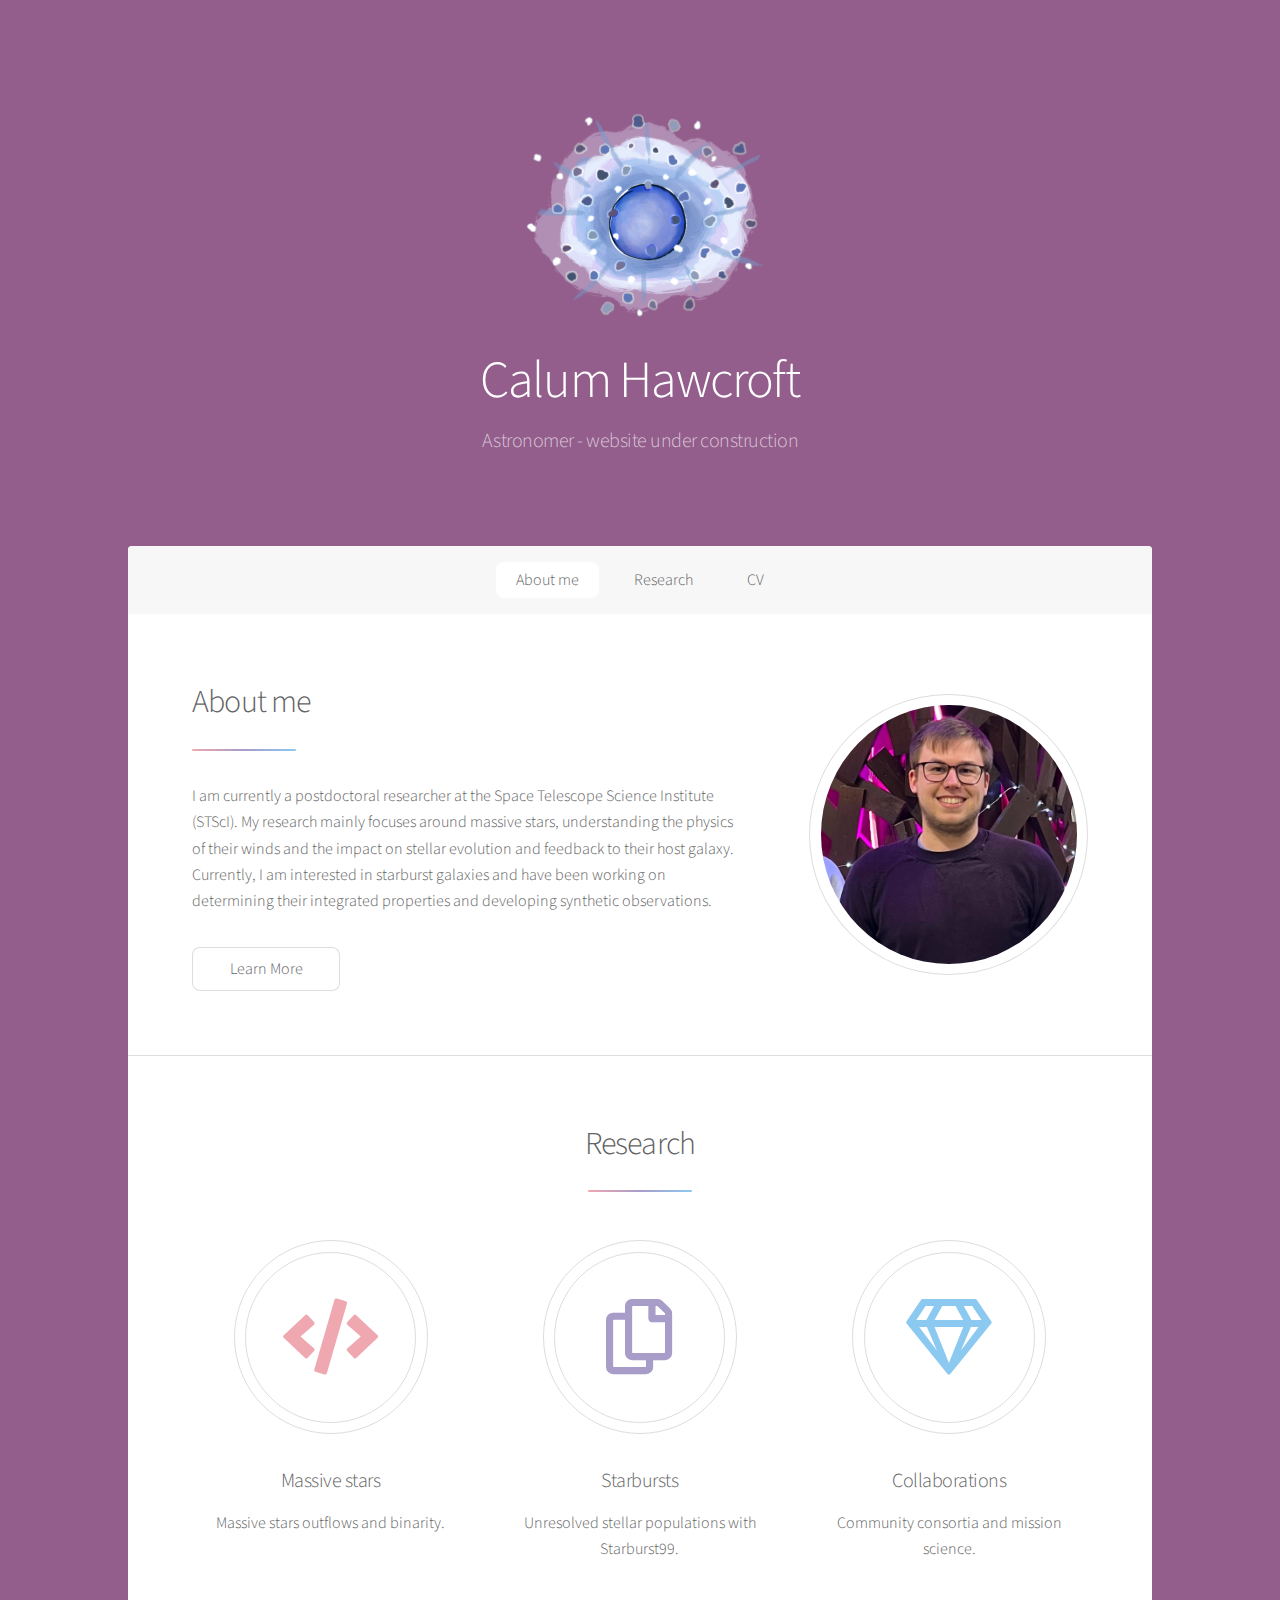
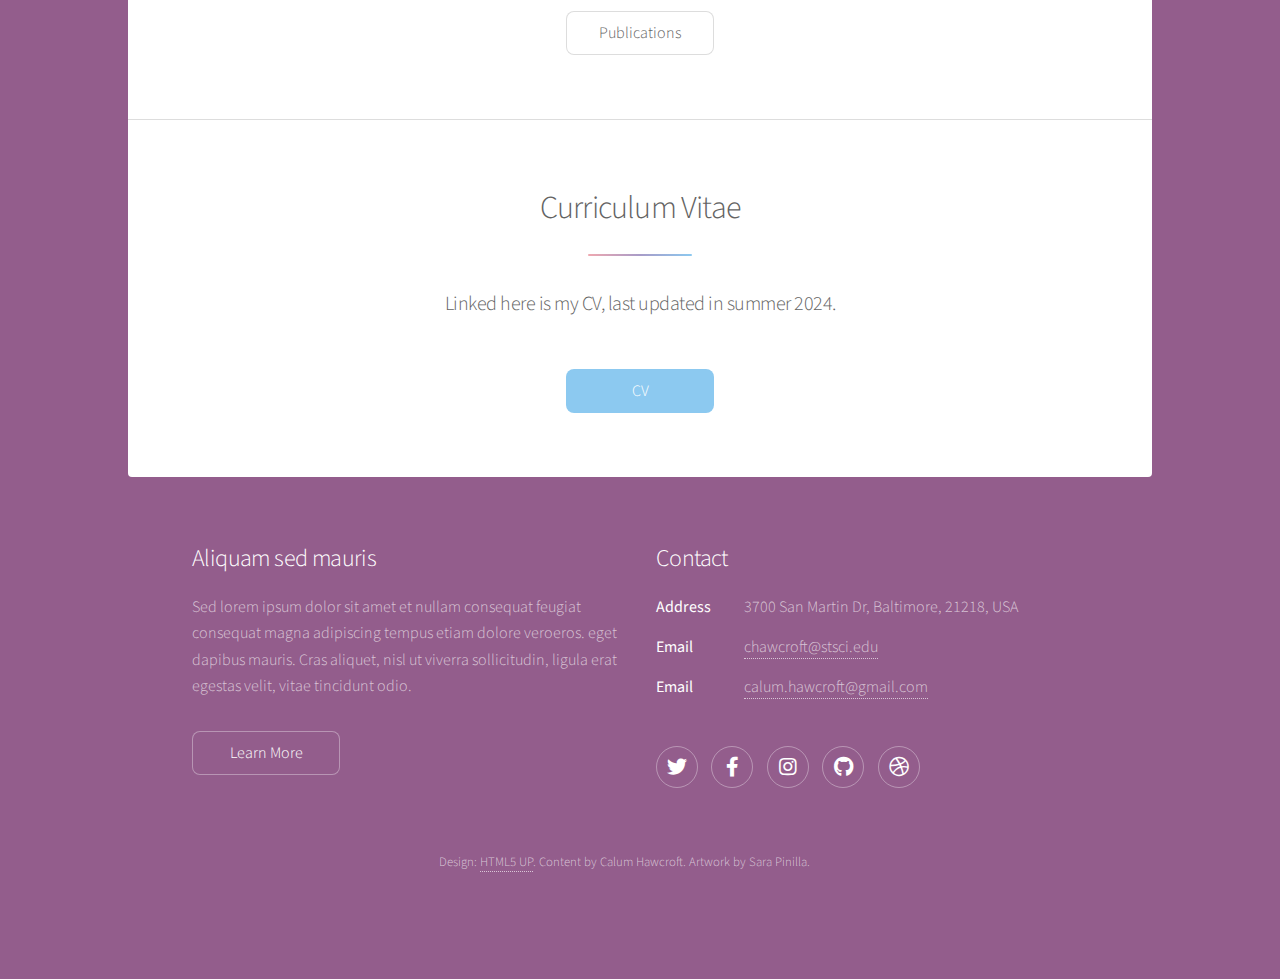
==== index.html @ fd84f831 "background tests" ====
<!DOCTYPE HTML>
<!--
	Stellar by HTML5 UP
	html5up.net | @ajlkn
	Free for personal and commercial use under the CCA 3.0 license (html5up.net/license)
-->
<html>

	<head>
		<title>Calum Hawcroft</title>
		<meta charset="utf-8" />
		<meta name="viewport" content="width=device-width, initial-scale=1, user-scalable=no" />
		<link rel="stylesheet" href="assets/css/main.css" />
		<noscript><link rel="stylesheet" href="assets/css/noscript.css" /></noscript>
	</head>
	<body class="is-preload">

		<!-- Wrapper -->
			<div id="wrapper">

				<!-- Header -->
					<header id="header" class="alt">
						<span class="logo"><img src="images/massive_star_outflow_small.png" alt="" /></span>
						<h1>Calum Hawcroft</h1>
						<p>Astronomer - website under construction<br />
						</p>
					</header>

				<!-- Nav -->
					<nav id="nav">
						<ul>
							<li><a href="#aboutme" class="active">About me</a></li>
							<li><a href="#first">Research</a></li>
							<li><a href="#cta">CV</a></li>
						</ul>
					</nav>

				<!-- Main -->
					<div id="main">

						<!-- Aboutme -->
							<section id="aboutme" class="main">
								<div class="spotlight">
									<div class="content">
										<header class="major">
											<h2>About me</h2>
										</header>
										<p>I am currently a postdoctoral researcher at the Space Telescope Science Institute (STScI). My research mainly focuses around massive stars, understanding the physics of their winds and the impact on stellar evolution and feedback to their host galaxy. Currently, I am interested in starburst galaxies and have been working on determining their integrated properties and developing synthetic observations. </p>
										<ul class="actions">
											<li><a href="generic.html" class="button">Learn More</a></li>
										</ul>
									</div>
									<span class="image"><img src="images/me.jpg" alt="" /></span>
								</div>
							</section>

						<!-- First Section -->
							<section id="first" class="main special">
								<header class="major">
									<h2>Research</h2>
								</header>
								<ul class="features">
									<li>
										<span class="icon solid major style1 fa-code"></span>
										<h3>Massive stars</h3>
										<p>Massive stars outflows and binarity.</p>
									</li>
									<li>
										<span class="icon major style3 fa-copy"></span>
										<h3>Starbursts</h3>
										<p>Unresolved stellar populations with Starburst99.</p>
									</li>
									<li>
										<span class="icon major style5 fa-gem"></span>
										<h3>Collaborations</h3>
										<p>Community consortia and mission science.</p>
									</li>
								</ul>
								<footer class="major">
									<ul class="actions special">
										<li><a href="https://ui.adsabs.harvard.edu/search/p_=0&q=%20author%3A%22Hawcroft%2CC%22&sort=date%20desc%2C%20bibcode%20desc" class="button">Publications</a></li>
									</ul>
								</footer>
							</section>

						<!-- Get Started -->
							<section id="cta" class="main special">
								<header class="major">
									<h2>Curriculum Vitae</h2>
									<p>Linked here is my CV, last updated in summer 2024.</p>
								</header>
								<footer class="major">
									<ul class="actions special">
										<li><a href="https://docs.google.com/document/d/1HASvnONKWp3uAv5W0-pi_0DkQnYTrrEwcDcq4QOtPKw/edit?usp=sharing" class="button primary">CV</a></li>
									</ul>
								</footer>
							</section>

					</div>

				<!-- Footer -->
					<footer id="footer">
						<section>
							<h2>Aliquam sed mauris</h2>
							<p>Sed lorem ipsum dolor sit amet et nullam consequat feugiat consequat magna adipiscing tempus etiam dolore veroeros. eget dapibus mauris. Cras aliquet, nisl ut viverra sollicitudin, ligula erat egestas velit, vitae tincidunt odio.</p>
							<ul class="actions">
								<li><a href="generic.html" class="button">Learn More</a></li>
							</ul>
						</section>
						<section>
							<h2>Contact</h2>
							<dl class="alt">
								<dt>Address</dt>
								<dd>3700 San Martin Dr, Baltimore, 21218, USA</dd>
								<dt>Email</dt>
								<dd><a href="#">chawcroft@stsci.edu</a></dd>
								<dt>Email</dt>
								<dd><a href="#">calum.hawcroft@gmail.com</a></dd>
							</dl>
							<ul class="icons">
								<li><a href="#" class="icon brands fa-twitter alt"><span class="label">Twitter</span></a></li>
								<li><a href="#" class="icon brands fa-facebook-f alt"><span class="label">Facebook</span></a></li>
								<li><a href="#" class="icon brands fa-instagram alt"><span class="label">Instagram</span></a></li>
								<li><a href="#" class="icon brands fa-github alt"><span class="label">GitHub</span></a></li>
								<li><a href="#" class="icon brands fa-dribbble alt"><span class="label">Dribbble</span></a></li>
							</ul>
						</section>
						<p class="copyright">Design: <a href="https://html5up.net">HTML5 UP</a>. Content by Calum Hawcroft.
Artwork by Sara Pinilla. </p>
					</footer>

			</div>

		<!-- Scripts -->
			<script src="assets/js/jquery.min.js"></script>
			<script src="assets/js/jquery.scrollex.min.js"></script>
			<script src="assets/js/jquery.scrolly.min.js"></script>
			<script src="assets/js/browser.min.js"></script>
			<script src="assets/js/breakpoints.min.js"></script>
			<script src="assets/js/util.js"></script>
			<script src="assets/js/main.js"></script>

	</body>
</html>
---- assets/css/main.css ----
@import url(fontawesome-all.min.css);
@import 'https://fonts.googleapis.com/css?family=Source+Sans+Pro:300,400';

/*
	Stellar by HTML5 UP
	html5up.net | @ajlkn
	Free for personal and commercial use under the CCA 3.0 license (html5up.net/license)
*/

html, body, div, span, applet, object,
iframe, h1, h2, h3, h4, h5, h6, p, blockquote,
pre, a, abbr, acronym, address, big, cite,
code, del, dfn, em, img, ins, kbd, q, s, samp,
small, strike, strong, sub, sup, tt, var, b,
u, i, center, dl, dt, dd, ol, ul, li, fieldset,
form, label, legend, table, caption, tbody,
tfoot, thead, tr, th, td, article, aside,
canvas, details, embed, figure, figcaption,
footer, header, hgroup, menu, nav, output, ruby,
section, summary, time, mark, audio, video {
	margin: 0;
	padding: 0;
	border: 0;
	font-size: 100%;
	font: inherit;
	vertical-align: baseline;}

article, aside, details, figcaption, figure,
footer, header, hgroup, menu, nav, section {
	display: block;}

body {
	line-height: 1;
}

ol, ul {
	list-style: none;
}

blockquote, q {
	quotes: none;
}

	blockquote:before, blockquote:after, q:before, q:after {
		content: '';
		content: none;
	}

table {
	border-collapse: collapse;
	border-spacing: 0;
}

body {
	-webkit-text-size-adjust: none;
}

mark {
	background-color: transparent;
	color: inherit;
}

input::-moz-focus-inner {
	border: 0;
	padding: 0;
}

input, select, textarea {
	-moz-appearance: none;
	-webkit-appearance: none;
	-ms-appearance: none;
	appearance: none;
}

/* Basic */

	@-ms-viewport {
		width: device-width;
	}

	body {
		-ms-overflow-style: scrollbar;
	}

	@media screen and (max-width: 480px) {

		html, body {
			min-width: 320px;
		}

	}

	html {
		box-sizing: border-box;
	}

	*, *:before, *:after {
		box-sizing: inherit;
	}

	body {
		background-image: url("images/b01.png");
	}

		body.is-preload *, body.is-preload *:before, body.is-preload *:after {
			-moz-animation: none !important;
			-webkit-animation: none !important;
			-ms-animation: none !important;
			animation: none !important;
			-moz-transition: none !important;
			-webkit-transition: none !important;
			-ms-transition: none !important;
			transition: none !important;
		}

/* Type */

	body {
		background-image: url("images/b01.png");
		background-color: #935d8c;
		color: rgba(255, 255, 255, 0.65);
	}

	body, input, select, textarea {
		font-family: "Source Sans Pro", Helvetica, sans-serif;
		font-size: 17pt;
		font-weight: 300;
		line-height: 1.65;
	}

		@media screen and (max-width: 1680px) {

			body, input, select, textarea {
				font-size: 14pt;
			}

		}

		@media screen and (max-width: 1280px) {

			body, input, select, textarea {
				font-size: 12pt;
			}

		}

		@media screen and (max-width: 360px) {

			body, input, select, textarea {
				font-size: 11pt;
			}

		}

	a {
		-moz-transition: color 0.2s ease, border-bottom 0.2s ease;
		-webkit-transition: color 0.2s ease, border-bottom 0.2s ease;
		-ms-transition: color 0.2s ease, border-bottom 0.2s ease;
		transition: color 0.2s ease, border-bottom 0.2s ease;
		text-decoration: none;
		border-bottom: dotted 1px;
		color: inherit;
	}

		a:hover {
			border-bottom-color: transparent;
		}

	strong, b {
		font-weight: 400;
	}

	em, i {
		font-style: italic;
	}

	p {
		margin: 0 0 2em 0;
	}

		p.content {
			-moz-columns: 20em 2;
			-webkit-columns: 20em 2;
			-ms-columns: 20em 2;
			columns: 20em 2;
			-moz-column-gap: 2em;
			-webkit-column-gap: 2em;
			-ms-column-gap: 2em;
			column-gap: 2em;
			text-align: justify;
		}

	h1, h2, h3, h4, h5, h6 {
		font-weight: 300;
		line-height: 1.5;
		margin: 0 0 0.7em 0;
		letter-spacing: -0.025em;
	}

		h1 a, h2 a, h3 a, h4 a, h5 a, h6 a {
			color: inherit;
			text-decoration: none;
		}

	h1 {
		font-size: 2.5em;
		line-height: 1.2;
	}

	h2 {
		font-size: 1.5em;
	}

	h3 {
		font-size: 1.25em;
	}

	h4 {
		font-size: 1.1em;
	}

	h5 {
		font-size: 0.9em;
	}

	h6 {
		font-size: 0.7em;
	}

	@media screen and (max-width: 736px) {

		h1 {
			font-size: 2em;
		}

	}

	sub {
		font-size: 0.8em;
		position: relative;
		top: 0.5em;
	}

	sup {
		font-size: 0.8em;
		position: relative;
		top: -0.5em;
	}

	blockquote {
		border-left: solid 4px;
		font-style: italic;
		margin: 0 0 2em 0;
		padding: 0.5em 0 0.5em 2em;
	}

	code {
		border-radius: 8px;
		border: solid 1px;
		font-family: "Courier New", monospace;
		font-size: 0.9em;
		margin: 0 0.25em;
		padding: 0.25em 0.65em;
	}

	pre {
		-webkit-overflow-scrolling: touch;
		font-family: "Courier New", monospace;
		font-size: 0.9em;
		margin: 0 0 2em 0;
	}

		pre code {
			display: block;
			line-height: 1.75;
			padding: 1em 1.5em;
			overflow-x: auto;
		}

	hr {
		border: 0;
		border-bottom: solid 1px;
		margin: 2em 0;
	}

		hr.major {
			margin: 3em 0;
		}

	.align-left {
		text-align: left;
	}

	.align-center {
		text-align: center;
	}

	.align-right {
		text-align: right;
	}

	input, select, textarea {
		color: #ffffff;
	}

	a:hover {
		color: #ffffff;
	}

	strong, b {
		color: #ffffff;
	}

	h1, h2, h3, h4, h5, h6 {
		color: #ffffff;
	}

	blockquote {
		border-left-color: rgba(255, 255, 255, 0.35);
	}

	code {
		background: rgba(255, 255, 255, 0.075);
		border-color: rgba(255, 255, 255, 0.35);
	}

	hr {
		border-bottom-color: rgba(255, 255, 255, 0.35);
	}

/* Row */

	.row {
		display: flex;
		flex-wrap: wrap;
		box-sizing: border-box;
		align-items: stretch;
	}

		.row > * {
			box-sizing: border-box;
		}

		.row.gtr-uniform > * > :last-child {
			margin-bottom: 0;
		}

		.row.aln-left {
			justify-content: flex-start;
		}

		.row.aln-center {
			justify-content: center;
		}

		.row.aln-right {
			justify-content: flex-end;
		}

		.row.aln-top {
			align-items: flex-start;
		}

		.row.aln-middle {
			align-items: center;
		}

		.row.aln-bottom {
			align-items: flex-end;
		}

		.row > .imp {
			order: -1;
		}

		.row > .col-1 {
			width: 8.33333%;
		}

		.row > .off-1 {
			margin-left: 8.33333%;
		}

		.row > .col-2 {
			width: 16.66667%;
		}

		.row > .off-2 {
			margin-left: 16.66667%;
		}

		.row > .col-3 {
			width: 25%;
		}

		.row > .off-3 {
			margin-left: 25%;
		}

		.row > .col-4 {
			width: 33.33333%;
		}

		.row > .off-4 {
			margin-left: 33.33333%;
		}

		.row > .col-5 {
			width: 41.66667%;
		}

		.row > .off-5 {
			margin-left: 41.66667%;
		}

		.row > .col-6 {
			width: 50%;
		}

		.row > .off-6 {
			margin-left: 50%;
		}

		.row > .col-7 {
			width: 58.33333%;
		}

		.row > .off-7 {
			margin-left: 58.33333%;
		}

		.row > .col-8 {
			width: 66.66667%;
		}

		.row > .off-8 {
			margin-left: 66.66667%;
		}

		.row > .col-9 {
			width: 75%;
		}

		.row > .off-9 {
			margin-left: 75%;
		}

		.row > .col-10 {
			width: 83.33333%;
		}

		.row > .off-10 {
			margin-left: 83.33333%;
		}

		.row > .col-11 {
			width: 91.66667%;
		}

		.row > .off-11 {
			margin-left: 91.66667%;
		}

		.row > .col-12 {
			width: 100%;
		}

		.row > .off-12 {
			margin-left: 100%;
		}

		.row.gtr-0 {
			margin-top: 0;
			margin-left: 0em;
		}

			.row.gtr-0 > * {
				padding: 0 0 0 0em;
			}

			.row.gtr-0.gtr-uniform {
				margin-top: 0em;
			}

				.row.gtr-0.gtr-uniform > * {
					padding-top: 0em;
				}

		.row.gtr-25 {
			margin-top: 0;
			margin-left: -0.375em;
		}

			.row.gtr-25 > * {
				padding: 0 0 0 0.375em;
			}

			.row.gtr-25.gtr-uniform {
				margin-top: -0.375em;
			}

				.row.gtr-25.gtr-uniform > * {
					padding-top: 0.375em;
				}

		.row.gtr-50 {
			margin-top: 0;
			margin-left: -0.75em;
		}

			.row.gtr-50 > * {
				padding: 0 0 0 0.75em;
			}

			.row.gtr-50.gtr-uniform {
				margin-top: -0.75em;
			}

				.row.gtr-50.gtr-uniform > * {
					padding-top: 0.75em;
				}

		.row {
			margin-top: 0;
			margin-left: -1.5em;
		}

			.row > * {
				padding: 0 0 0 1.5em;
			}

			.row.gtr-uniform {
				margin-top: -1.5em;
			}

				.row.gtr-uniform > * {
					padding-top: 1.5em;
				}

		.row.gtr-150 {
			margin-top: 0;
			margin-left: -2.25em;
		}

			.row.gtr-150 > * {
				padding: 0 0 0 2.25em;
			}

			.row.gtr-150.gtr-uniform {
				margin-top: -2.25em;
			}

				.row.gtr-150.gtr-uniform > * {
					padding-top: 2.25em;
				}

		.row.gtr-200 {
			margin-top: 0;
			margin-left: -3em;
		}

			.row.gtr-200 > * {
				padding: 0 0 0 3em;
			}

			.row.gtr-200.gtr-uniform {
				margin-top: -3em;
			}

				.row.gtr-200.gtr-uniform > * {
					padding-top: 3em;
				}

		@media screen and (max-width: 1680px) {

			.row {
				display: flex;
				flex-wrap: wrap;
				box-sizing: border-box;
				align-items: stretch;
			}

				.row > * {
					box-sizing: border-box;
				}

				.row.gtr-uniform > * > :last-child {
					margin-bottom: 0;
				}

				.row.aln-left {
					justify-content: flex-start;
				}

				.row.aln-center {
					justify-content: center;
				}

				.row.aln-right {
					justify-content: flex-end;
				}

				.row.aln-top {
					align-items: flex-start;
				}

				.row.aln-middle {
					align-items: center;
				}

				.row.aln-bottom {
					align-items: flex-end;
				}

				.row > .imp-xlarge {
					order: -1;
				}

				.row > .col-1-xlarge {
					width: 8.33333%;
				}

				.row > .off-1-xlarge {
					margin-left: 8.33333%;
				}

				.row > .col-2-xlarge {
					width: 16.66667%;
				}

				.row > .off-2-xlarge {
					margin-left: 16.66667%;
				}

				.row > .col-3-xlarge {
					width: 25%;
				}

				.row > .off-3-xlarge {
					margin-left: 25%;
				}

				.row > .col-4-xlarge {
					width: 33.33333%;
				}

				.row > .off-4-xlarge {
					margin-left: 33.33333%;
				}

				.row > .col-5-xlarge {
					width: 41.66667%;
				}

				.row > .off-5-xlarge {
					margin-left: 41.66667%;
				}

				.row > .col-6-xlarge {
					width: 50%;
				}

				.row > .off-6-xlarge {
					margin-left: 50%;
				}

				.row > .col-7-xlarge {
					width: 58.33333%;
				}

				.row > .off-7-xlarge {
					margin-left: 58.33333%;
				}

				.row > .col-8-xlarge {
					width: 66.66667%;
				}

				.row > .off-8-xlarge {
					margin-left: 66.66667%;
				}

				.row > .col-9-xlarge {
					width: 75%;
				}

				.row > .off-9-xlarge {
					margin-left: 75%;
				}

				.row > .col-10-xlarge {
					width: 83.33333%;
				}

				.row > .off-10-xlarge {
					margin-left: 83.33333%;
				}

				.row > .col-11-xlarge {
					width: 91.66667%;
				}

				.row > .off-11-xlarge {
					margin-left: 91.66667%;
				}

				.row > .col-12-xlarge {
					width: 100%;
				}

				.row > .off-12-xlarge {
					margin-left: 100%;
				}

				.row.gtr-0 {
					margin-top: 0;
					margin-left: 0em;
				}

					.row.gtr-0 > * {
						padding: 0 0 0 0em;
					}

					.row.gtr-0.gtr-uniform {
						margin-top: 0em;
					}

						.row.gtr-0.gtr-uniform > * {
							padding-top: 0em;
						}

				.row.gtr-25 {
					margin-top: 0;
					margin-left: -0.375em;
				}

					.row.gtr-25 > * {
						padding: 0 0 0 0.375em;
					}

					.row.gtr-25.gtr-uniform {
						margin-top: -0.375em;
					}

						.row.gtr-25.gtr-uniform > * {
							padding-top: 0.375em;
						}

				.row.gtr-50 {
					margin-top: 0;
					margin-left: -0.75em;
				}

					.row.gtr-50 > * {
						padding: 0 0 0 0.75em;
					}

					.row.gtr-50.gtr-uniform {
						margin-top: -0.75em;
					}

						.row.gtr-50.gtr-uniform > * {
							padding-top: 0.75em;
						}

				.row {
					margin-top: 0;
					margin-left: -1.5em;
				}

					.row > * {
						padding: 0 0 0 1.5em;
					}

					.row.gtr-uniform {
						margin-top: -1.5em;
					}

						.row.gtr-uniform > * {
							padding-top: 1.5em;
						}

				.row.gtr-150 {
					margin-top: 0;
					margin-left: -2.25em;
				}

					.row.gtr-150 > * {
						padding: 0 0 0 2.25em;
					}

					.row.gtr-150.gtr-uniform {
						margin-top: -2.25em;
					}

						.row.gtr-150.gtr-uniform > * {
							padding-top: 2.25em;
						}

				.row.gtr-200 {
					margin-top: 0;
					margin-left: -3em;
				}

					.row.gtr-200 > * {
						padding: 0 0 0 3em;
					}

					.row.gtr-200.gtr-uniform {
						margin-top: -3em;
					}

						.row.gtr-200.gtr-uniform > * {
							padding-top: 3em;
						}

		}

		@media screen and (max-width: 1280px) {

			.row {
				display: flex;
				flex-wrap: wrap;
				box-sizing: border-box;
				align-items: stretch;
			}

				.row > * {
					box-sizing: border-box;
				}

				.row.gtr-uniform > * > :last-child {
					margin-bottom: 0;
				}

				.row.aln-left {
					justify-content: flex-start;
				}

				.row.aln-center {
					justify-content: center;
				}

				.row.aln-right {
					justify-content: flex-end;
				}

				.row.aln-top {
					align-items: flex-start;
				}

				.row.aln-middle {
					align-items: center;
				}

				.row.aln-bottom {
					align-items: flex-end;
				}

				.row > .imp-large {
					order: -1;
				}

				.row > .col-1-large {
					width: 8.33333%;
				}

				.row > .off-1-large {
					margin-left: 8.33333%;
				}

				.row > .col-2-large {
					width: 16.66667%;
				}

				.row > .off-2-large {
					margin-left: 16.66667%;
				}

				.row > .col-3-large {
					width: 25%;
				}

				.row > .off-3-large {
					margin-left: 25%;
				}

				.row > .col-4-large {
					width: 33.33333%;
				}

				.row > .off-4-large {
					margin-left: 33.33333%;
				}

				.row > .col-5-large {
					width: 41.66667%;
				}

				.row > .off-5-large {
					margin-left: 41.66667%;
				}

				.row > .col-6-large {
					width: 50%;
				}

				.row > .off-6-large {
					margin-left: 50%;
				}

				.row > .col-7-large {
					width: 58.33333%;
				}

				.row > .off-7-large {
					margin-left: 58.33333%;
				}

				.row > .col-8-large {
					width: 66.66667%;
				}

				.row > .off-8-large {
					margin-left: 66.66667%;
				}

				.row > .col-9-large {
					width: 75%;
				}

				.row > .off-9-large {
					margin-left: 75%;
				}

				.row > .col-10-large {
					width: 83.33333%;
				}

				.row > .off-10-large {
					margin-left: 83.33333%;
				}

				.row > .col-11-large {
					width: 91.66667%;
				}

				.row > .off-11-large {
					margin-left: 91.66667%;
				}

				.row > .col-12-large {
					width: 100%;
				}

				.row > .off-12-large {
					margin-left: 100%;
				}

				.row.gtr-0 {
					margin-top: 0;
					margin-left: 0em;
				}

					.row.gtr-0 > * {
						padding: 0 0 0 0em;
					}

					.row.gtr-0.gtr-uniform {
						margin-top: 0em;
					}

						.row.gtr-0.gtr-uniform > * {
							padding-top: 0em;
						}

				.row.gtr-25 {
					margin-top: 0;
					margin-left: -0.375em;
				}

					.row.gtr-25 > * {
						padding: 0 0 0 0.375em;
					}

					.row.gtr-25.gtr-uniform {
						margin-top: -0.375em;
					}

						.row.gtr-25.gtr-uniform > * {
							padding-top: 0.375em;
						}

				.row.gtr-50 {
					margin-top: 0;
					margin-left: -0.75em;
				}

					.row.gtr-50 > * {
						padding: 0 0 0 0.75em;
					}

					.row.gtr-50.gtr-uniform {
						margin-top: -0.75em;
					}

						.row.gtr-50.gtr-uniform > * {
							padding-top: 0.75em;
						}

				.row {
					margin-top: 0;
					margin-left: -1.5em;
				}

					.row > * {
						padding: 0 0 0 1.5em;
					}

					.row.gtr-uniform {
						margin-top: -1.5em;
					}

						.row.gtr-uniform > * {
							padding-top: 1.5em;
						}

				.row.gtr-150 {
					margin-top: 0;
					margin-left: -2.25em;
				}

					.row.gtr-150 > * {
						padding: 0 0 0 2.25em;
					}

					.row.gtr-150.gtr-uniform {
						margin-top: -2.25em;
					}

						.row.gtr-150.gtr-uniform > * {
							padding-top: 2.25em;
						}

				.row.gtr-200 {
					margin-top: 0;
					margin-left: -3em;
				}

					.row.gtr-200 > * {
						padding: 0 0 0 3em;
					}

					.row.gtr-200.gtr-uniform {
						margin-top: -3em;
					}

						.row.gtr-200.gtr-uniform > * {
							padding-top: 3em;
						}

		}

		@media screen and (max-width: 980px) {

			.row {
				display: flex;
				flex-wrap: wrap;
				box-sizing: border-box;
				align-items: stretch;
			}

				.row > * {
					box-sizing: border-box;
				}

				.row.gtr-uniform > * > :last-child {
					margin-bottom: 0;
				}

				.row.aln-left {
					justify-content: flex-start;
				}

				.row.aln-center {
					justify-content: center;
				}

				.row.aln-right {
					justify-content: flex-end;
				}

				.row.aln-top {
					align-items: flex-start;
				}

				.row.aln-middle {
					align-items: center;
				}

				.row.aln-bottom {
					align-items: flex-end;
				}

				.row > .imp-medium {
					order: -1;
				}

				.row > .col-1-medium {
					width: 8.33333%;
				}

				.row > .off-1-medium {
					margin-left: 8.33333%;
				}

				.row > .col-2-medium {
					width: 16.66667%;
				}

				.row > .off-2-medium {
					margin-left: 16.66667%;
				}

				.row > .col-3-medium {
					width: 25%;
				}

				.row > .off-3-medium {
					margin-left: 25%;
				}

				.row > .col-4-medium {
					width: 33.33333%;
				}

				.row > .off-4-medium {
					margin-left: 33.33333%;
				}

				.row > .col-5-medium {
					width: 41.66667%;
				}

				.row > .off-5-medium {
					margin-left: 41.66667%;
				}

				.row > .col-6-medium {
					width: 50%;
				}

				.row > .off-6-medium {
					margin-left: 50%;
				}

				.row > .col-7-medium {
					width: 58.33333%;
				}

				.row > .off-7-medium {
					margin-left: 58.33333%;
				}

				.row > .col-8-medium {
					width: 66.66667%;
				}

				.row > .off-8-medium {
					margin-left: 66.66667%;
				}

				.row > .col-9-medium {
					width: 75%;
				}

				.row > .off-9-medium {
					margin-left: 75%;
				}

				.row > .col-10-medium {
					width: 83.33333%;
				}

				.row > .off-10-medium {
					margin-left: 83.33333%;
				}

				.row > .col-11-medium {
					width: 91.66667%;
				}

				.row > .off-11-medium {
					margin-left: 91.66667%;
				}

				.row > .col-12-medium {
					width: 100%;
				}

				.row > .off-12-medium {
					margin-left: 100%;
				}

				.row.gtr-0 {
					margin-top: 0;
					margin-left: 0em;
				}

					.row.gtr-0 > * {
						padding: 0 0 0 0em;
					}

					.row.gtr-0.gtr-uniform {
						margin-top: 0em;
					}

						.row.gtr-0.gtr-uniform > * {
							padding-top: 0em;
						}

				.row.gtr-25 {
					margin-top: 0;
					margin-left: -0.375em;
				}

					.row.gtr-25 > * {
						padding: 0 0 0 0.375em;
					}

					.row.gtr-25.gtr-uniform {
						margin-top: -0.375em;
					}

						.row.gtr-25.gtr-uniform > * {
							padding-top: 0.375em;
						}

				.row.gtr-50 {
					margin-top: 0;
					margin-left: -0.75em;
				}

					.row.gtr-50 > * {
						padding: 0 0 0 0.75em;
					}

					.row.gtr-50.gtr-uniform {
						margin-top: -0.75em;
					}

						.row.gtr-50.gtr-uniform > * {
							padding-top: 0.75em;
						}

				.row {
					margin-top: 0;
					margin-left: -1.5em;
				}

					.row > * {
						padding: 0 0 0 1.5em;
					}

					.row.gtr-uniform {
						margin-top: -1.5em;
					}

						.row.gtr-uniform > * {
							padding-top: 1.5em;
						}

				.row.gtr-150 {
					margin-top: 0;
					margin-left: -2.25em;
				}

					.row.gtr-150 > * {
						padding: 0 0 0 2.25em;
					}

					.row.gtr-150.gtr-uniform {
						margin-top: -2.25em;
					}

						.row.gtr-150.gtr-uniform > * {
							padding-top: 2.25em;
						}

				.row.gtr-200 {
					margin-top: 0;
					margin-left: -3em;
				}

					.row.gtr-200 > * {
						padding: 0 0 0 3em;
					}

					.row.gtr-200.gtr-uniform {
						margin-top: -3em;
					}

						.row.gtr-200.gtr-uniform > * {
							padding-top: 3em;
						}

		}

		@media screen and (max-width: 736px) {

			.row {
				display: flex;
				flex-wrap: wrap;
				box-sizing: border-box;
				align-items: stretch;
			}

				.row > * {
					box-sizing: border-box;
				}

				.row.gtr-uniform > * > :last-child {
					margin-bottom: 0;
				}

				.row.aln-left {
					justify-content: flex-start;
				}

				.row.aln-center {
					justify-content: center;
				}

				.row.aln-right {
					justify-content: flex-end;
				}

				.row.aln-top {
					align-items: flex-start;
				}

				.row.aln-middle {
					align-items: center;
				}

				.row.aln-bottom {
					align-items: flex-end;
				}

				.row > .imp-small {
					order: -1;
				}

				.row > .col-1-small {
					width: 8.33333%;
				}

				.row > .off-1-small {
					margin-left: 8.33333%;
				}

				.row > .col-2-small {
					width: 16.66667%;
				}

				.row > .off-2-small {
					margin-left: 16.66667%;
				}

				.row > .col-3-small {
					width: 25%;
				}

				.row > .off-3-small {
					margin-left: 25%;
				}

				.row > .col-4-small {
					width: 33.33333%;
				}

				.row > .off-4-small {
					margin-left: 33.33333%;
				}

				.row > .col-5-small {
					width: 41.66667%;
				}

				.row > .off-5-small {
					margin-left: 41.66667%;
				}

				.row > .col-6-small {
					width: 50%;
				}

				.row > .off-6-small {
					margin-left: 50%;
				}

				.row > .col-7-small {
					width: 58.33333%;
				}

				.row > .off-7-small {
					margin-left: 58.33333%;
				}

				.row > .col-8-small {
					width: 66.66667%;
				}

				.row > .off-8-small {
					margin-left: 66.66667%;
				}

				.row > .col-9-small {
					width: 75%;
				}

				.row > .off-9-small {
					margin-left: 75%;
				}

				.row > .col-10-small {
					width: 83.33333%;
				}

				.row > .off-10-small {
					margin-left: 83.33333%;
				}

				.row > .col-11-small {
					width: 91.66667%;
				}

				.row > .off-11-small {
					margin-left: 91.66667%;
				}

				.row > .col-12-small {
					width: 100%;
				}

				.row > .off-12-small {
					margin-left: 100%;
				}

				.row.gtr-0 {
					margin-top: 0;
					margin-left: 0em;
				}

					.row.gtr-0 > * {
						padding: 0 0 0 0em;
					}

					.row.gtr-0.gtr-uniform {
						margin-top: 0em;
					}

						.row.gtr-0.gtr-uniform > * {
							padding-top: 0em;
						}

				.row.gtr-25 {
					margin-top: 0;
					margin-left: -0.25em;
				}

					.row.gtr-25 > * {
						padding: 0 0 0 0.25em;
					}

					.row.gtr-25.gtr-uniform {
						margin-top: -0.25em;
					}

						.row.gtr-25.gtr-uniform > * {
							padding-top: 0.25em;
						}

				.row.gtr-50 {
					margin-top: 0;
					margin-left: -0.5em;
				}

					.row.gtr-50 > * {
						padding: 0 0 0 0.5em;
					}

					.row.gtr-50.gtr-uniform {
						margin-top: -0.5em;
					}

						.row.gtr-50.gtr-uniform > * {
							padding-top: 0.5em;
						}

				.row {
					margin-top: 0;
					margin-left: -1em;
				}

					.row > * {
						padding: 0 0 0 1em;
					}

					.row.gtr-uniform {
						margin-top: -1em;
					}

						.row.gtr-uniform > * {
							padding-top: 1em;
						}

				.row.gtr-150 {
					margin-top: 0;
					margin-left: -1.5em;
				}

					.row.gtr-150 > * {
						padding: 0 0 0 1.5em;
					}

					.row.gtr-150.gtr-uniform {
						margin-top: -1.5em;
					}

						.row.gtr-150.gtr-uniform > * {
							padding-top: 1.5em;
						}

				.row.gtr-200 {
					margin-top: 0;
					margin-left: -2em;
				}

					.row.gtr-200 > * {
						padding: 0 0 0 2em;
					}

					.row.gtr-200.gtr-uniform {
						margin-top: -2em;
					}

						.row.gtr-200.gtr-uniform > * {
							padding-top: 2em;
						}

		}

		@media screen and (max-width: 480px) {

			.row {
				display: flex;
				flex-wrap: wrap;
				box-sizing: border-box;
				align-items: stretch;
			}

				.row > * {
					box-sizing: border-box;
				}

				.row.gtr-uniform > * > :last-child {
					margin-bottom: 0;
				}

				.row.aln-left {
					justify-content: flex-start;
				}

				.row.aln-center {
					justify-content: center;
				}

				.row.aln-right {
					justify-content: flex-end;
				}

				.row.aln-top {
					align-items: flex-start;
				}

				.row.aln-middle {
					align-items: center;
				}

				.row.aln-bottom {
					align-items: flex-end;
				}

				.row > .imp-xsmall {
					order: -1;
				}

				.row > .col-1-xsmall {
					width: 8.33333%;
				}

				.row > .off-1-xsmall {
					margin-left: 8.33333%;
				}

				.row > .col-2-xsmall {
					width: 16.66667%;
				}

				.row > .off-2-xsmall {
					margin-left: 16.66667%;
				}

				.row > .col-3-xsmall {
					width: 25%;
				}

				.row > .off-3-xsmall {
					margin-left: 25%;
				}

				.row > .col-4-xsmall {
					width: 33.33333%;
				}

				.row > .off-4-xsmall {
					margin-left: 33.33333%;
				}

				.row > .col-5-xsmall {
					width: 41.66667%;
				}

				.row > .off-5-xsmall {
					margin-left: 41.66667%;
				}

				.row > .col-6-xsmall {
					width: 50%;
				}

				.row > .off-6-xsmall {
					margin-left: 50%;
				}

				.row > .col-7-xsmall {
					width: 58.33333%;
				}

				.row > .off-7-xsmall {
					margin-left: 58.33333%;
				}

				.row > .col-8-xsmall {
					width: 66.66667%;
				}

				.row > .off-8-xsmall {
					margin-left: 66.66667%;
				}

				.row > .col-9-xsmall {
					width: 75%;
				}

				.row > .off-9-xsmall {
					margin-left: 75%;
				}

				.row > .col-10-xsmall {
					width: 83.33333%;
				}

				.row > .off-10-xsmall {
					margin-left: 83.33333%;
				}

				.row > .col-11-xsmall {
					width: 91.66667%;
				}

				.row > .off-11-xsmall {
					margin-left: 91.66667%;
				}

				.row > .col-12-xsmall {
					width: 100%;
				}

				.row > .off-12-xsmall {
					margin-left: 100%;
				}

				.row.gtr-0 {
					margin-top: 0;
					margin-left: 0em;
				}

					.row.gtr-0 > * {
						padding: 0 0 0 0em;
					}

					.row.gtr-0.gtr-uniform {
						margin-top: 0em;
					}

						.row.gtr-0.gtr-uniform > * {
							padding-top: 0em;
						}

				.row.gtr-25 {
					margin-top: 0;
					margin-left: -0.3125em;
				}

					.row.gtr-25 > * {
						padding: 0 0 0 0.3125em;
					}

					.row.gtr-25.gtr-uniform {
						margin-top: -0.3125em;
					}

						.row.gtr-25.gtr-uniform > * {
							padding-top: 0.3125em;
						}

				.row.gtr-50 {
					margin-top: 0;
					margin-left: -0.625em;
				}

					.row.gtr-50 > * {
						padding: 0 0 0 0.625em;
					}

					.row.gtr-50.gtr-uniform {
						margin-top: -0.625em;
					}

						.row.gtr-50.gtr-uniform > * {
							padding-top: 0.625em;
						}

				.row {
					margin-top: 0;
					margin-left: -1.25em;
				}

					.row > * {
						padding: 0 0 0 1.25em;
					}

					.row.gtr-uniform {
						margin-top: -1.25em;
					}

						.row.gtr-uniform > * {
							padding-top: 1.25em;
						}

				.row.gtr-150 {
					margin-top: 0;
					margin-left: -1.875em;
				}

					.row.gtr-150 > * {
						padding: 0 0 0 1.875em;
					}

					.row.gtr-150.gtr-uniform {
						margin-top: -1.875em;
					}

						.row.gtr-150.gtr-uniform > * {
							padding-top: 1.875em;
						}

				.row.gtr-200 {
					margin-top: 0;
					margin-left: -2.5em;
				}

					.row.gtr-200 > * {
						padding: 0 0 0 2.5em;
					}

					.row.gtr-200.gtr-uniform {
						margin-top: -2.5em;
					}

						.row.gtr-200.gtr-uniform > * {
							padding-top: 2.5em;
						}

		}

/* Box */

	.box {
		border-radius: 8px;
		border: solid;
		margin-bottom: 2em;
		padding: 1.5em;
	}

		.box > :last-child,
		.box > :last-child > :last-child,
		.box > :last-child > :last-child > :last-child {
			margin-bottom: 0;
		}

		.box.alt {
			border: 0;
			border-radius: 0;
			padding: 0;
		}

	.box {
		border-color: rgba(255, 255, 255, 0.35);
	}

/* Button */

	input[type="submit"],
	input[type="reset"],
	input[type="button"],
	button,
	.button {
		-moz-appearance: none;
		-webkit-appearance: none;
		-ms-appearance: none;
		appearance: none;
		-moz-transition: background-color 0.2s ease-in-out, color 0.2s ease-in-out;
		-webkit-transition: background-color 0.2s ease-in-out, color 0.2s ease-in-out;
		-ms-transition: background-color 0.2s ease-in-out, color 0.2s ease-in-out;
		transition: background-color 0.2s ease-in-out, color 0.2s ease-in-out;
		border-radius: 8px;
		border: 0;
		cursor: pointer;
		display: inline-block;
		font-weight: 300;
		height: 2.75em;
		line-height: 2.75em;
		min-width: 9.25em;
		padding: 0 1.5em;
		text-align: center;
		text-decoration: none;
		white-space: nowrap;
	}

		input[type="submit"].icon,
		input[type="reset"].icon,
		input[type="button"].icon,
		button.icon,
		.button.icon {
			padding-left: 1.35em;
		}

			input[type="submit"].icon:before,
			input[type="reset"].icon:before,
			input[type="button"].icon:before,
			button.icon:before,
			.button.icon:before {
				margin-right: 0.5em;
			}

		input[type="submit"].fit,
		input[type="reset"].fit,
		input[type="button"].fit,
		button.fit,
		.button.fit {
			width: 100%;
		}

		input[type="submit"].small,
		input[type="reset"].small,
		input[type="button"].small,
		button.small,
		.button.small {
			font-size: 0.8em;
		}

		input[type="submit"].large,
		input[type="reset"].large,
		input[type="button"].large,
		button.large,
		.button.large {
			font-size: 1.35em;
		}

		input[type="submit"].disabled, input[type="submit"]:disabled,
		input[type="reset"].disabled,
		input[type="reset"]:disabled,
		input[type="button"].disabled,
		input[type="button"]:disabled,
		button.disabled,
		button:disabled,
		.button.disabled,
		.button:disabled {
			pointer-events: none;
			opacity: 0.25;
		}

		@media screen and (max-width: 736px) {

			input[type="submit"],
			input[type="reset"],
			input[type="button"],
			button,
			.button {
				min-width: 0;
			}

		}

	input[type="submit"],
	input[type="reset"],
	input[type="button"],
	button,
	.button {
		background-color: transparent;
		box-shadow: inset 0 0 0 1px rgba(255, 255, 255, 0.35);
		color: #ffffff !important;
	}

		input[type="submit"]:hover,
		input[type="reset"]:hover,
		input[type="button"]:hover,
		button:hover,
		.button:hover {
			background-color: rgba(255, 255, 255, 0.075);
		}

		input[type="submit"]:active,
		input[type="reset"]:active,
		input[type="button"]:active,
		button:active,
		.button:active {
			background-color: rgba(255, 255, 255, 0.2);
		}

		input[type="submit"].icon:before,
		input[type="reset"].icon:before,
		input[type="button"].icon:before,
		button.icon:before,
		.button.icon:before {
			color: rgba(255, 255, 255, 0.5);
		}

		input[type="submit"].primary,
		input[type="reset"].primary,
		input[type="button"].primary,
		button.primary,
		.button.primary {
			background-color: #8cc9f0;
			color: #ffffff !important;
			box-shadow: none;
		}

			input[type="submit"].primary:hover,
			input[type="reset"].primary:hover,
			input[type="button"].primary:hover,
			button.primary:hover,
			.button.primary:hover {
				background-color: #9acff2;
			}

			input[type="submit"].primary:active,
			input[type="reset"].primary:active,
			input[type="button"].primary:active,
			button.primary:active,
			.button.primary:active {
				background-color: #7ec3ee;
			}

			input[type="submit"].primary.icon:before,
			input[type="reset"].primary.icon:before,
			input[type="button"].primary.icon:before,
			button.primary.icon:before,
			.button.primary.icon:before {
				color: #ffffff !important;
			}

/* Form */

	form {
		margin: 0 0 2em 0;
	}

	label {
		display: block;
		font-size: 0.9em;
		font-weight: 400;
		margin: 0 0 1em 0;
	}

	input[type="text"],
	input[type="password"],
	input[type="email"],
	select,
	textarea {
		-moz-appearance: none;
		-webkit-appearance: none;
		-ms-appearance: none;
		appearance: none;
		border-radius: 8px;
		border: solid 1px;
		color: inherit;
		display: block;
		outline: 0;
		padding: 0 1em;
		text-decoration: none;
		width: 100%;
	}

		input[type="text"]:invalid,
		input[type="password"]:invalid,
		input[type="email"]:invalid,
		select:invalid,
		textarea:invalid {
			box-shadow: none;
		}

	select {
		background-size: 1.25rem;
		background-repeat: no-repeat;
		background-position: calc(100% - 1rem) center;
		height: 2.75em;
		padding-right: 2.75em;
		text-overflow: ellipsis;
	}

		select:focus::-ms-value {
			background-color: transparent;
		}

		select::-ms-expand {
			display: none;
		}

	input[type="text"],
	input[type="password"],
	input[type="email"],
	select {
		height: 2.75em;
	}

	textarea {
		padding: 0.75em 1em;
	}

	input[type="checkbox"],
	input[type="radio"] {
		-moz-appearance: none;
		-webkit-appearance: none;
		-ms-appearance: none;
		appearance: none;
		display: block;
		float: left;
		margin-right: -2em;
		opacity: 0;
		width: 1em;
		z-index: -1;
	}

		input[type="checkbox"] + label,
		input[type="radio"] + label {
			text-decoration: none;
			cursor: pointer;
			display: inline-block;
			font-size: 1em;
			font-weight: 300;
			padding-left: 2.4em;
			padding-right: 0.75em;
			position: relative;
		}

			input[type="checkbox"] + label:before,
			input[type="radio"] + label:before {
				-moz-osx-font-smoothing: grayscale;
				-webkit-font-smoothing: antialiased;
				display: inline-block;
				font-style: normal;
				font-variant: normal;
				text-rendering: auto;
				line-height: 1;
				text-transform: none !important;
				font-family: 'Font Awesome 5 Free';
				font-weight: 900;
			}

			input[type="checkbox"] + label:before,
			input[type="radio"] + label:before {
				border-radius: 8px;
				border: solid 1px;
				content: '';
				display: inline-block;
				font-size: 0.8em;
				height: 2.0625em;
				left: 0;
				line-height: 2.0625em;
				position: absolute;
				text-align: center;
				top: 0;
				width: 2.0625em;
			}

		input[type="checkbox"]:checked + label:before,
		input[type="radio"]:checked + label:before {
			content: '\f00c';
		}

	input[type="checkbox"] + label:before {
		border-radius: 8px;
	}

	input[type="radio"] + label:before {
		border-radius: 100%;
	}

	::-webkit-input-placeholder {
		opacity: 1.0;
	}

	:-moz-placeholder {
		opacity: 1.0;
	}

	::-moz-placeholder {
		opacity: 1.0;
	}

	:-ms-input-placeholder {
		opacity: 1.0;
	}

	label {
		color: #ffffff;
	}

	input[type="text"],
	input[type="password"],
	input[type="email"],
	select,
	textarea {
		background-color: rgba(255, 255, 255, 0.075);
		border-color: rgba(255, 255, 255, 0.35);
	}

		input[type="text"]:focus,
		input[type="password"]:focus,
		input[type="email"]:focus,
		select:focus,
		textarea:focus {
			border-color: #8cc9f0;
			box-shadow: 0 0 0 1px #8cc9f0;
		}

	select {
		background-image: url("data:image/svg+xml;charset=utf8,%3Csvg xmlns='http://www.w3.org/2000/svg' width='40' height='40' preserveAspectRatio='none' viewBox='0 0 40 40'%3E%3Cpath d='M9.4,12.3l10.4,10.4l10.4-10.4c0.2-0.2,0.5-0.4,0.9-0.4c0.3,0,0.6,0.1,0.9,0.4l3.3,3.3c0.2,0.2,0.4,0.5,0.4,0.9 c0,0.4-0.1,0.6-0.4,0.9L20.7,31.9c-0.2,0.2-0.5,0.4-0.9,0.4c-0.3,0-0.6-0.1-0.9-0.4L4.3,17.3c-0.2-0.2-0.4-0.5-0.4-0.9 c0-0.4,0.1-0.6,0.4-0.9l3.3-3.3c0.2-0.2,0.5-0.4,0.9-0.4S9.1,12.1,9.4,12.3z' fill='rgba(255, 255, 255, 0.35)' /%3E%3C/svg%3E");
	}

		select option {
			color: #ffffff;
			background: #935d8c;
		}

	input[type="checkbox"] + label,
	input[type="radio"] + label {
		color: rgba(255, 255, 255, 0.65);
	}

		input[type="checkbox"] + label:before,
		input[type="radio"] + label:before {
			background: rgba(255, 255, 255, 0.075);
			border-color: rgba(255, 255, 255, 0.35);
		}

	input[type="checkbox"]:checked + label:before,
	input[type="radio"]:checked + label:before {
		background-color: #ffffff;
		border-color: #ffffff;
		color: #935d8c;
	}

	input[type="checkbox"]:focus + label:before,
	input[type="radio"]:focus + label:before {
		border-color: #8cc9f0;
		box-shadow: 0 0 0 1px #8cc9f0;
	}

	::-webkit-input-placeholder {
		color: rgba(255, 255, 255, 0.5) !important;
	}

	:-moz-placeholder {
		color: rgba(255, 255, 255, 0.5) !important;
	}

	::-moz-placeholder {
		color: rgba(255, 255, 255, 0.5) !important;
	}

	:-ms-input-placeholder {
		color: rgba(255, 255, 255, 0.5) !important;
	}

	.formerize-placeholder {
		color: rgba(255, 255, 255, 0.5) !important;
	}

/* Icon */

	.icon {
		text-decoration: none;
		-moz-transition: background-color 0.2s ease-in-out, color 0.2s ease-in-out;
		-webkit-transition: background-color 0.2s ease-in-out, color 0.2s ease-in-out;
		-ms-transition: background-color 0.2s ease-in-out, color 0.2s ease-in-out;
		transition: background-color 0.2s ease-in-out, color 0.2s ease-in-out;
		border-bottom: none;
		position: relative;
	}

		.icon:before {
			-moz-osx-font-smoothing: grayscale;
			-webkit-font-smoothing: antialiased;
			display: inline-block;
			font-style: normal;
			font-variant: normal;
			text-rendering: auto;
			line-height: 1;
			text-transform: none !important;
			font-family: 'Font Awesome 5 Free';
			font-weight: 400;
		}

		.icon > .label {
			display: none;
		}

		.icon:before {
			line-height: solid;
		}

		.icon.solid:before {
			font-weight: 900;
		}

		.icon.brands:before {
			font-family: 'Font Awesome 5 Brands';
		}

		.icon.major {
			border: solid 1px;
			display: inline-block;
			border-radius: 100%;
			padding: 0.65em;
			margin: 0 0 2em 0;
			cursor: default;
		}

			.icon.major:before {
				display: inline-block;
				font-size: 6.25rem;
				width: 2.25em;
				height: 2.25em;
				line-height: 2.2em;
				border-radius: 100%;
				border: solid 1px;
				text-align: center;
			}

		.icon.alt {
			display: inline-block;
			border: solid 1px;
			border-radius: 100%;
		}

			.icon.alt:before {
				display: block;
				font-size: 1.25em;
				width: 2em;
				height: 2em;
				text-align: center;
				line-height: 2em;
			}

		.icon.style1 {
			color: #efa8b0;
		}

		.icon.style2 {
			color: #c79cc8;
		}

		.icon.style3 {
			color: #a89cc8;
		}

		.icon.style4 {
			color: #9bb2e1;
		}

		.icon.style5 {
			color: #8cc9f0;
		}

		@media screen and (max-width: 1680px) {

			.icon.major:before {
				font-size: 5.5rem;
			}

		}

		@media screen and (max-width: 1280px) {

			.icon.major:before {
				font-size: 4.75rem;
			}

		}

		@media screen and (max-width: 736px) {

			.icon.major {
				margin: 0 0 1.5em 0;
				padding: 0.35em;
			}

				.icon.major:before {
					font-size: 3.5rem;
				}

		}

	.icon.major {
		border-color: rgba(255, 255, 255, 0.35);
	}

		.icon.major:before {
			border-color: rgba(255, 255, 255, 0.35);
		}

	.icon.alt {
		border-color: rgba(255, 255, 255, 0.35);
		color: #ffffff;
	}

		.icon.alt:hover {
			background-color: rgba(255, 255, 255, 0.075);
		}

		.icon.alt:active {
			background-color: rgba(255, 255, 255, 0.2);
		}

/* Image */

	.image {
		border-radius: 8px;
		border: 0;
		display: inline-block;
		position: relative;
	}

		.image img {
			border-radius: 8px;
			display: block;
		}

		.image.left, .image.right {
			max-width: 40%;
		}

			.image.left img, .image.right img {
				width: 100%;
			}

		.image.left {
			float: left;
			margin: 0 1.5em 1em 0;
			top: 0.25em;
		}

		.image.right {
			float: right;
			margin: 0 0 1em 1.5em;
			top: 0.25em;
		}

		.image.fit {
			display: block;
			margin: 0 0 2em 0;
			width: 100%;
		}

			.image.fit img {
				width: 100%;
			}

		.image.main {
			display: block;
			margin: 0 0 3em 0;
			width: 100%;
		}

			.image.main img {
				width: 100%;
			}

/* List */

	ol {
		list-style: decimal;
		margin: 0 0 2em 0;
		padding-left: 1.25em;
	}

		ol li {
			padding-left: 0.25em;
		}

	ul {
		list-style: disc;
		margin: 0 0 2em 0;
		padding-left: 1em;
	}

		ul li {
			padding-left: 0.5em;
		}

		ul.alt {
			list-style: none;
			padding-left: 0;
		}

			ul.alt li {
				border-top: solid 1px;
				padding: 0.5em 0;
			}

				ul.alt li:first-child {
					border-top: 0;
					padding-top: 0;
				}

	dl {
		margin: 0 0 2em 0;
	}

		dl dt {
			display: block;
			font-weight: 400;
			margin: 0 0 1em 0;
		}

		dl dd {
			margin-left: 2em;
		}

		dl.alt dt {
			display: block;
			width: 3em;
			margin: 0;
			clear: left;
			float: left;
		}

		dl.alt dd {
			margin: 0 0 0.85em 5.5em;
		}

		dl.alt:after {
			content: '';
			display: block;
			clear: both;
		}

	ul.alt li {
		border-top-color: rgba(255, 255, 255, 0.35);
	}

	dl dt {
		color: #ffffff;
	}

/* Actions */

	ul.actions {
		display: -moz-flex;
		display: -webkit-flex;
		display: -ms-flex;
		display: flex;
		cursor: default;
		list-style: none;
		margin-left: -1em;
		padding-left: 0;
	}

		ul.actions li {
			padding: 0 0 0 1em;
			vertical-align: middle;
		}

		ul.actions.special {
			-moz-justify-content: center;
			-webkit-justify-content: center;
			-ms-justify-content: center;
			justify-content: center;
			width: 100%;
			margin-left: 0;
		}

			ul.actions.special li:first-child {
				padding-left: 0;
			}

		ul.actions.stacked {
			-moz-flex-direction: column;
			-webkit-flex-direction: column;
			-ms-flex-direction: column;
			flex-direction: column;
			margin-left: 0;
		}

			ul.actions.stacked li {
				padding: 1.3em 0 0 0;
			}

				ul.actions.stacked li:first-child {
					padding-top: 0;
				}

		ul.actions.fit {
			width: calc(100% + 1em);
		}

			ul.actions.fit li {
				-moz-flex-grow: 1;
				-webkit-flex-grow: 1;
				-ms-flex-grow: 1;
				flex-grow: 1;
				-moz-flex-shrink: 1;
				-webkit-flex-shrink: 1;
				-ms-flex-shrink: 1;
				flex-shrink: 1;
				width: 100%;
			}

				ul.actions.fit li > * {
					width: 100%;
				}

			ul.actions.fit.stacked {
				width: 100%;
			}

		@media screen and (max-width: 480px) {

			ul.actions:not(.fixed) {
				-moz-flex-direction: column;
				-webkit-flex-direction: column;
				-ms-flex-direction: column;
				flex-direction: column;
				margin-left: 0;
				width: 100% !important;
			}

				ul.actions:not(.fixed) li {
					-moz-flex-grow: 1;
					-webkit-flex-grow: 1;
					-ms-flex-grow: 1;
					flex-grow: 1;
					-moz-flex-shrink: 1;
					-webkit-flex-shrink: 1;
					-ms-flex-shrink: 1;
					flex-shrink: 1;
					padding: 1em 0 0 0;
					text-align: center;
					width: 100%;
				}

					ul.actions:not(.fixed) li > * {
						width: 100%;
					}

					ul.actions:not(.fixed) li:first-child {
						padding-top: 0;
					}

					ul.actions:not(.fixed) li input[type="submit"],
					ul.actions:not(.fixed) li input[type="reset"],
					ul.actions:not(.fixed) li input[type="button"],
					ul.actions:not(.fixed) li button,
					ul.actions:not(.fixed) li .button {
						width: 100%;
					}

						ul.actions:not(.fixed) li input[type="submit"].icon:before,
						ul.actions:not(.fixed) li input[type="reset"].icon:before,
						ul.actions:not(.fixed) li input[type="button"].icon:before,
						ul.actions:not(.fixed) li button.icon:before,
						ul.actions:not(.fixed) li .button.icon:before {
							margin-left: -0.5rem;
						}

		}

/* Icons */

	ul.icons {
		cursor: default;
		list-style: none;
		padding-left: 0;
	}

		ul.icons li {
			display: inline-block;
			padding: 0 0.65em 0 0;
		}

			ul.icons li:last-child {
				padding-right: 0 !important;
			}

/* Section/Article */

	section.special, article.special {
		text-align: center;
	}

	header.major {
		margin-bottom: 3em;
	}

		header.major h2 {
			font-size: 2em;
		}

			header.major h2:after {
				display: block;
				content: '';
				width: 3.25em;
				height: 2px;
				margin: 0.7em 0 1em 0;
				border-radius: 2px;
			}

				section.special header.major h2:after, article.special header.major h2:after {
					margin-left: auto;
					margin-right: auto;
				}

		header.major p {
			font-size: 1.25em;
			letter-spacing: -0.025em;
		}

		header.major.special {
			text-align: center;
		}

			header.major.special h2:after {
				margin-left: auto;
				margin-right: auto;
			}

	footer.major {
		margin-top: 3em;
	}

	@media screen and (max-width: 736px) {

		header.major {
			margin-bottom: 0;
		}

			header.major h2 {
				font-size: 1.5em;
			}

			header.major p {
				font-size: 1em;
				letter-spacing: 0;
			}

				header.major p br {
					display: none;
				}

		footer.major {
			margin-top: 0;
		}

	}

	header.major h2:after {
		background-color: rgba(255, 255, 255, 0.35);
	}

/* Table */

	.table-wrapper {
		-webkit-overflow-scrolling: touch;
		overflow-x: auto;
	}

	table {
		margin: 0 0 2em 0;
		width: 100%;
	}

		table tbody tr {
			border: solid 1px;
			border-left: 0;
			border-right: 0;
		}

		table td {
			padding: 0.75em 0.75em;
		}

		table th {
			font-size: 0.9em;
			font-weight: 400;
			padding: 0 0.75em 0.75em 0.75em;
			text-align: left;
		}

		table thead {
			border-bottom: solid 2px;
		}

		table tfoot {
			border-top: solid 2px;
		}

		table.alt {
			border-collapse: separate;
		}

			table.alt tbody tr td {
				border: solid 1px;
				border-left-width: 0;
				border-top-width: 0;
			}

				table.alt tbody tr td:first-child {
					border-left-width: 1px;
				}

			table.alt tbody tr:first-child td {
				border-top-width: 1px;
			}

			table.alt thead {
				border-bottom: 0;
			}

			table.alt tfoot {
				border-top: 0;
			}

	table tbody tr {
		border-color: rgba(255, 255, 255, 0.35);
	}

		table tbody tr:nth-child(2n + 1) {
			background-color: rgba(255, 255, 255, 0.075);
		}

	table th {
		color: #ffffff;
	}

	table thead {
		border-bottom-color: rgba(255, 255, 255, 0.35);
	}

	table tfoot {
		border-top-color: rgba(255, 255, 255, 0.35);
	}

	table.alt tbody tr td {
		border-color: rgba(255, 255, 255, 0.35);
	}

/* Features */

	.features {
		display: -moz-flex;
		display: -webkit-flex;
		display: -ms-flex;
		display: flex;
		-moz-flex-wrap: wrap;
		-webkit-flex-wrap: wrap;
		-ms-flex-wrap: wrap;
		flex-wrap: wrap;
		-moz-justify-content: center;
		-webkit-justify-content: center;
		-ms-justify-content: center;
		justify-content: center;
		width: calc(100% + 2em);
		margin: 0 0 3em -2em;
		padding: 0;
		list-style: none;
	}

		.features li {
			width: calc(33.33333% - 2em);
			margin-left: 2em;
			margin-top: 3em;
			padding: 0;
		}

			.features li:nth-child(1), .features li:nth-child(2), .features li:nth-child(3) {
				margin-top: 0;
			}

			.features li > :last-child {
				margin-bottom: 0;
			}

		@media screen and (max-width: 980px) {

			.features li {
				width: calc(50% - 2em);
			}

				.features li:nth-child(3) {
					margin-top: 3em;
				}

		}

		@media screen and (max-width: 736px) {

			.features {
				width: 100%;
				margin: 0 0 2em 0;
			}

				.features li {
					width: 100%;
					margin-left: 0;
					margin-top: 2em;
				}

					.features li:nth-child(2), .features li:nth-child(3) {
						margin-top: 2em;
					}

		}

/* Statistics */

	.statistics {
		display: -moz-flex;
		display: -webkit-flex;
		display: -ms-flex;
		display: flex;
		width: 100%;
		margin: 0 0 3em 0;
		padding: 0;
		list-style: none;
		cursor: default;
	}

		.statistics li {
			-moz-flex: 1;
			-webkit-flex: 1;
			-ms-flex: 1;
			flex: 1;
			padding: 1.5em;
			color: #ffffff;
			text-align: center;
		}

			.statistics li.style1 {
				background-color: #efa8b0;
			}

			.statistics li.style2 {
				background-color: #c79cc8;
			}

			.statistics li.style3 {
				background-color: #a89cc8;
			}

			.statistics li.style4 {
				background-color: #9bb2e1;
			}

			.statistics li.style5 {
				background-color: #8cc9f0;
			}

			.statistics li strong, .statistics li b {
				display: block;
				font-size: 2em;
				line-height: 1.1;
				color: inherit !important;
				font-weight: 300;
				letter-spacing: -0.025em;
			}

			.statistics li:first-child {
				border-top-left-radius: 8px;
				border-bottom-left-radius: 8px;
			}

			.statistics li:last-child {
				border-top-right-radius: 8px;
				border-bottom-right-radius: 8px;
			}

			.statistics li .icon {
				display: inline-block;
			}

				.statistics li .icon:before {
					font-size: 2.75rem;
					line-height: 1.3;
				}

		@media screen and (max-width: 980px) {

			.statistics li strong, .statistics li b {
				font-size: 1.5em;
			}

		}

		@media screen and (max-width: 736px) {

			.statistics {
				display: block;
				width: 20em;
				max-width: 100%;
				margin: 0 auto 2em auto;
			}

				.statistics li:first-child {
					border-bottom-left-radius: 0;
					border-top-right-radius: 8px;
				}

				.statistics li:last-child {
					border-top-right-radius: 0;
					border-bottom-left-radius: 8px;
				}

				.statistics li .icon:before {
					font-size: 3.75rem;
				}

				.statistics li strong, .statistics li b {
					font-size: 2.5em;
				}

		}

/* Spotlight */

	.spotlight {
		display: -moz-flex;
		display: -webkit-flex;
		display: -ms-flex;
		display: flex;
		-moz-align-items: center;
		-webkit-align-items: center;
		-ms-align-items: center;
		align-items: center;
		margin: 0 0 2em 0;
	}

		.spotlight .content {
			-moz-flex: 1;
			-webkit-flex: 1;
			-ms-flex: 1;
			flex: 1;
		}

			.spotlight .content > :last-child {
				margin-bottom: 0;
			}

			.spotlight .content header.major {
				margin: 0 0 2em 0;
			}

		.spotlight .image {
			display: inline-block;
			margin-left: 4em;
			padding: 0.65em;
			border-radius: 100%;
			border: solid 1px;
		}

			.spotlight .image img {
				display: block;
				border-radius: 100%;
				width: 16em;
			}

		@media screen and (max-width: 980px) {

			.spotlight {
				-moz-flex-direction: column-reverse;
				-webkit-flex-direction: column-reverse;
				-ms-flex-direction: column-reverse;
				flex-direction: column-reverse;
				text-align: center;
			}

				.spotlight .content {
					-moz-flex: 0 1 auto;
					-webkit-flex: 0 1 auto;
					-ms-flex: 0 1 auto;
					flex: 0 1 auto;
					width: 100%;
				}

					.spotlight .content header.major h2:after {
						margin-left: auto;
						margin-right: auto;
					}

					.spotlight .content .actions {
						-moz-justify-content: center;
						-webkit-justify-content: center;
						-ms-justify-content: center;
						justify-content: center;
						width: calc(100% + 1em);
					}

				.spotlight .image {
					-moz-flex: 0 1 auto;
					-webkit-flex: 0 1 auto;
					-ms-flex: 0 1 auto;
					flex: 0 1 auto;
					margin-left: 0;
					margin-bottom: 2em;
				}

		}

		@media screen and (max-width: 736px) {

			.spotlight .image {
				padding: 0.35em;
			}

				.spotlight .image img {
					width: 12em;
				}

		}

	.spotlight .image {
		border-color: rgba(255, 255, 255, 0.35);
	}

/* Header */

	#header {
		padding: 5em 5em 1em 5em ;
		text-align: center;
	}

		#header h1 {
			margin: 0 0 0.25em 0;
		}

		#header p {
			font-size: 1.25em;
			letter-spacing: -0.025em;
		}

		#header.alt {
			padding: 7em 5em 4em 5em ;
		}

			#header.alt h1 {
				font-size: 3.25em;
			}

			#header.alt > * {
				-moz-transition: opacity 3s ease;
				-webkit-transition: opacity 3s ease;
				-ms-transition: opacity 3s ease;
				transition: opacity 3s ease;
				-moz-transition-delay: 0.5s;
				-webkit-transition-delay: 0.5s;
				-ms-transition-delay: 0.5s;
				transition-delay: 0.5s;
				opacity: 1;
			}

			#header.alt .logo {
				-moz-transition: opacity 1.25s ease, -moz-transform 0.5s ease;
				-webkit-transition: opacity 1.25s ease, -webkit-transform 0.5s ease;
				-ms-transition: opacity 1.25s ease, -ms-transform 0.5s ease;
				transition: opacity 1.25s ease, transform 0.5s ease;
				-moz-transition-delay: 0s;
				-webkit-transition-delay: 0s;
				-ms-transition-delay: 0s;
				transition-delay: 0s;
				display: block;
				margin: 0 0 1.5em 0;
			}

				#header.alt .logo img {
					display: block;
					margin: 0 auto;
					max-width: 75%;
				}

		@media screen and (max-width: 1280px) {

			#header {
				padding: 4em 4em 0.1em 4em ;
			}

				#header.alt {
					padding: 6em 4em 3em 4em ;
				}

		}

		@media screen and (max-width: 980px) {

			#header {
				padding: 4em 3em 0.1em 3em ;
			}

				#header.alt {
					padding: 5em 3em 2em 3em ;
				}

		}

		@media screen and (max-width: 736px) {

			#header {
				padding: 3em 2em 0.1em 2em ;
			}

				#header p {
					font-size: 1em;
					letter-spacing: 0;
				}

					#header p br {
						display: none;
					}

				#header.alt {
					padding: 4em 2em 1em 2em ;
				}

					#header.alt h1 {
						font-size: 2.5em;
					}

		}

		@media screen and (max-width: 480px) {

			#header {
				padding: 3em 1.5em 0.1em 1.5em ;
			}

				#header.alt {
					padding: 4em 1.5em 1em 1.5em ;
				}

		}

		@media screen and (max-width: 360px) {

			#header {
				padding: 2.5em 1em 0.1em 1em ;
			}

				#header.alt {
					padding: 3.5em 1em 0.5em 1em ;
				}

		}

		body.is-preload #header.alt > * {
			opacity: 0;
		}

		body.is-preload #header.alt .logo {
			-moz-transform: scale(0.8) rotate(-30deg);
			-webkit-transform: scale(0.8) rotate(-30deg);
			-ms-transform: scale(0.8) rotate(-30deg);
			transform: scale(0.8) rotate(-30deg);
		}

/* Nav */

	#nav {
		-moz-transition: background-color 0.2s ease, border-top-left-radius 0.2s ease, border-top-right-radius 0.2s ease, padding 0.2s ease;
		-webkit-transition: background-color 0.2s ease, border-top-left-radius 0.2s ease, border-top-right-radius 0.2s ease, padding 0.2s ease;
		-ms-transition: background-color 0.2s ease, border-top-left-radius 0.2s ease, border-top-right-radius 0.2s ease, padding 0.2s ease;
		transition: background-color 0.2s ease, border-top-left-radius 0.2s ease, border-top-right-radius 0.2s ease, padding 0.2s ease;
		background-color: #ffffff;
		color: #636363;
		position: absolute;
		width: 64em;
		max-width: calc(100% - 4em);
		padding: 1em;
		background-color: #f7f7f7;
		border-top-left-radius: 0.25em;
		border-top-right-radius: 0.25em;
		cursor: default;
		text-align: center;
	}

		#nav input, #nav select, #nav textarea {
			color: #636363;
		}

		#nav a:hover {
			color: #636363;
		}

		#nav strong, #nav b {
			color: #636363;
		}

		#nav h1, #nav h2, #nav h3, #nav h4, #nav h5, #nav h6 {
			color: #636363;
		}

		#nav blockquote {
			border-left-color: #dddddd;
		}

		#nav code {
			background: rgba(222, 222, 222, 0.25);
			border-color: #dddddd;
		}

		#nav hr {
			border-bottom-color: #dddddd;
		}

		#nav + #main {
			padding-top: 4.25em;
		}

		#nav ul {
			margin: 0;
			padding: 0;
			list-style: none;
		}

			#nav ul li {
				-moz-transition: margin 0.2s ease;
				-webkit-transition: margin 0.2s ease;
				-ms-transition: margin 0.2s ease;
				transition: margin 0.2s ease;
				display: inline-block;
				margin: 0 0.35em;
				padding: 0;
				vertical-align: middle;
			}

				#nav ul li a {
					-moz-transition: font-size 0.2s ease;
					-webkit-transition: font-size 0.2s ease;
					-ms-transition: font-size 0.2s ease;
					transition: font-size 0.2s ease;
					display: inline-block;
					height: 2.25em;
					line-height: 2.25em;
					padding: 0 1.25em;
					border: 0;
					border-radius: 8px;
					box-shadow: inset 0 0 0 1px transparent;
				}

					#nav ul li a:hover {
						background-color: rgba(222, 222, 222, 0.25);
					}

					#nav ul li a.active {
						background-color: #ffffff;
						box-shadow: none;
					}

		#nav.alt {
			position: fixed;
			top: 0;
			padding: 0.5em 1em;
			background-color: rgba(247, 247, 247, 0.95);
			border-top-left-radius: 0;
			border-top-right-radius: 0;
			z-index: 10000;
		}

			#nav.alt ul li {
				margin: 0 0.175em;
			}

				#nav.alt ul li a {
					font-size: 0.9em;
				}

		@media screen and (max-width: 736px) {

			#nav {
				display: none;
			}

				#nav + #main {
					padding-top: 0;
				}

		}

/* Main */

	#main {
		background-color: #ffffff;
		color: #636363;
		border-radius: 0.25em;
	}

		#main input, #main select, #main textarea {
			color: #636363;
		}

		#main a:hover {
			color: #636363;
		}

		#main strong, #main b {
			color: #636363;
		}

		#main h1, #main h2, #main h3, #main h4, #main h5, #main h6 {
			color: #636363;
		}

		#main blockquote {
			border-left-color: #dddddd;
		}

		#main code {
			background: rgba(222, 222, 222, 0.25);
			border-color: #dddddd;
		}

		#main hr {
			border-bottom-color: #dddddd;
		}

		#main .box {
			border-color: #dddddd;
		}

		#main input[type="submit"],
		#main input[type="reset"],
		#main input[type="button"],
		#main button,
		#main .button {
			background-color: transparent;
			box-shadow: inset 0 0 0 1px #dddddd;
			color: #636363 !important;
		}

			#main input[type="submit"]:hover,
			#main input[type="reset"]:hover,
			#main input[type="button"]:hover,
			#main button:hover,
			#main .button:hover {
				background-color: rgba(222, 222, 222, 0.25);
			}

			#main input[type="submit"]:active,
			#main input[type="reset"]:active,
			#main input[type="button"]:active,
			#main button:active,
			#main .button:active {
				background-color: rgba(222, 222, 222, 0.5);
			}

			#main input[type="submit"].icon:before,
			#main input[type="reset"].icon:before,
			#main input[type="button"].icon:before,
			#main button.icon:before,
			#main .button.icon:before {
				color: rgba(99, 99, 99, 0.25);
			}

			#main input[type="submit"].primary,
			#main input[type="reset"].primary,
			#main input[type="button"].primary,
			#main button.primary,
			#main .button.primary {
				background-color: #8cc9f0;
				color: #ffffff !important;
				box-shadow: none;
			}

				#main input[type="submit"].primary:hover,
				#main input[type="reset"].primary:hover,
				#main input[type="button"].primary:hover,
				#main button.primary:hover,
				#main .button.primary:hover {
					background-color: #9acff2;
				}

				#main input[type="submit"].primary:active,
				#main input[type="reset"].primary:active,
				#main input[type="button"].primary:active,
				#main button.primary:active,
				#main .button.primary:active {
					background-color: #7ec3ee;
				}

				#main input[type="submit"].primary.icon:before,
				#main input[type="reset"].primary.icon:before,
				#main input[type="button"].primary.icon:before,
				#main button.primary.icon:before,
				#main .button.primary.icon:before {
					color: #ffffff !important;
				}

		#main label {
			color: #636363;
		}

		#main input[type="text"],
		#main input[type="password"],
		#main input[type="email"],
		#main select,
		#main textarea {
			background-color: rgba(222, 222, 222, 0.25);
			border-color: #dddddd;
		}

			#main input[type="text"]:focus,
			#main input[type="password"]:focus,
			#main input[type="email"]:focus,
			#main select:focus,
			#main textarea:focus {
				border-color: #8cc9f0;
				box-shadow: 0 0 0 1px #8cc9f0;
			}

		#main select {
			background-image: url("data:image/svg+xml;charset=utf8,%3Csvg xmlns='http://www.w3.org/2000/svg' width='40' height='40' preserveAspectRatio='none' viewBox='0 0 40 40'%3E%3Cpath d='M9.4,12.3l10.4,10.4l10.4-10.4c0.2-0.2,0.5-0.4,0.9-0.4c0.3,0,0.6,0.1,0.9,0.4l3.3,3.3c0.2,0.2,0.4,0.5,0.4,0.9 c0,0.4-0.1,0.6-0.4,0.9L20.7,31.9c-0.2,0.2-0.5,0.4-0.9,0.4c-0.3,0-0.6-0.1-0.9-0.4L4.3,17.3c-0.2-0.2-0.4-0.5-0.4-0.9 c0-0.4,0.1-0.6,0.4-0.9l3.3-3.3c0.2-0.2,0.5-0.4,0.9-0.4S9.1,12.1,9.4,12.3z' fill='%23dddddd' /%3E%3C/svg%3E");
		}

			#main select option {
				color: #636363;
				background: #ffffff;
			}

		#main input[type="checkbox"] + label,
		#main input[type="radio"] + label {
			color: #636363;
		}

			#main input[type="checkbox"] + label:before,
			#main input[type="radio"] + label:before {
				background: rgba(222, 222, 222, 0.25);
				border-color: #dddddd;
			}

		#main input[type="checkbox"]:checked + label:before,
		#main input[type="radio"]:checked + label:before {
			background-color: #636363;
			border-color: #636363;
			color: #ffffff;
		}

		#main input[type="checkbox"]:focus + label:before,
		#main input[type="radio"]:focus + label:before {
			border-color: #8cc9f0;
			box-shadow: 0 0 0 1px #8cc9f0;
		}

		#main ::-webkit-input-placeholder {
			color: rgba(99, 99, 99, 0.25) !important;
		}

		#main :-moz-placeholder {
			color: rgba(99, 99, 99, 0.25) !important;
		}

		#main ::-moz-placeholder {
			color: rgba(99, 99, 99, 0.25) !important;
		}

		#main :-ms-input-placeholder {
			color: rgba(99, 99, 99, 0.25) !important;
		}

		#main .formerize-placeholder {
			color: rgba(99, 99, 99, 0.25) !important;
		}

		#main .icon.major {
			border-color: #dddddd;
		}

			#main .icon.major:before {
				border-color: #dddddd;
			}

		#main .icon.alt {
			border-color: #dddddd;
			color: #636363;
		}

			#main .icon.alt:hover {
				background-color: rgba(222, 222, 222, 0.25);
			}

			#main .icon.alt:active {
				background-color: rgba(222, 222, 222, 0.5);
			}

		#main ul.alt li {
			border-top-color: #dddddd;
		}

		#main dl dt {
			color: #636363;
		}

		#main header.major h2:after {
			background-color: #dddddd;
			background-image: -moz-linear-gradient(90deg, #efa8b0, #a89cc8, #8cc9f0);
			background-image: -webkit-linear-gradient(90deg, #efa8b0, #a89cc8, #8cc9f0);
			background-image: -ms-linear-gradient(90deg, #efa8b0, #a89cc8, #8cc9f0);
			background-image: linear-gradient(90deg, #efa8b0, #a89cc8, #8cc9f0);
		}

		#main table tbody tr {
			border-color: #dddddd;
		}

			#main table tbody tr:nth-child(2n + 1) {
				background-color: rgba(222, 222, 222, 0.25);
			}

		#main table th {
			color: #636363;
		}

		#main table thead {
			border-bottom-color: #dddddd;
		}

		#main table tfoot {
			border-top-color: #dddddd;
		}

		#main table.alt tbody tr td {
			border-color: #dddddd;
		}

		#main .spotlight .image {
			border-color: #dddddd;
		}

		#main > .main {
			padding: 5em 5em 3em 5em ;
			border-top: solid 1px #dddddd;
		}

			#main > .main:first-child {
				border-top: 0;
			}

			#main > .main > .image.main:first-child {
				margin: -5em 0 5em -5em;
				width: calc(100% + 10em);
				border-top-right-radius: 0.25em;
				border-top-left-radius: 0.25em;
				border-bottom-right-radius: 0;
				border-bottom-left-radius: 0;
			}

				#main > .main > .image.main:first-child img {
					border-top-right-radius: 0.25em;
					border-top-left-radius: 0.25em;
					border-bottom-right-radius: 0;
					border-bottom-left-radius: 0;
				}

		@media screen and (max-width: 1280px) {

			#main > .main {
				padding: 4em 4em 2em 4em ;
			}

				#main > .main > .image.main:first-child {
					margin: -4em 0 4em -4em;
					width: calc(100% + 8em);
				}

		}

		@media screen and (max-width: 980px) {

			#main > .main {
				padding: 4em 3em 2em 3em ;
			}

				#main > .main > .image.main:first-child {
					margin: -4em 0 4em -3em;
					width: calc(100% + 6em);
				}

		}

		@media screen and (max-width: 736px) {

			#main > .main {
				padding: 3em 2em 1em 2em ;
			}

				#main > .main > .image.main:first-child {
					margin: -3em 0 2em -2em;
					width: calc(100% + 4em);
				}

		}

		@media screen and (max-width: 480px) {

			#main > .main {
				padding: 3em 1.5em 1em 1.5em ;
			}

				#main > .main > .image.main:first-child {
					margin: -3em 0 1.5em -1.5em;
					width: calc(100% + 3em);
				}

		}

		@media screen and (max-width: 360px) {

			#main {
				border-radius: 0;
			}

				#main > .main {
					padding: 2.5em 1em 0.5em 1em ;
				}

					#main > .main > .image.main:first-child {
						margin: -2.5em 0 1.5em -1em;
						width: calc(100% + 2em);
						border-radius: 0;
					}

						#main > .main > .image.main:first-child img {
							border-radius: 0;
						}

		}

/* Footer */

	#footer {
		display: -moz-flex;
		display: -webkit-flex;
		display: -ms-flex;
		display: flex;
		-moz-flex-wrap: wrap;
		-webkit-flex-wrap: wrap;
		-ms-flex-wrap: wrap;
		flex-wrap: wrap;
		padding: 5em 5em 3em 5em ;
		width: calc(100% + 2em);
		margin: 0 0 3em -2em;
	}

		#footer > * {
			width: calc(50% - 2em);
			margin-left: 2em;
		}

		#footer .copyright {
			width: 100%;
			margin: 2.5em 0 2em 0;
			font-size: 0.8em;
			text-align: center;
		}

		@media screen and (max-width: 1280px) {

			#footer {
				padding: 4em 4em 2em 4em ;
			}

		}

		@media screen and (max-width: 980px) {

			#footer {
				padding: 4em 3em 2em 3em ;
				display: block;
				margin: 0 0 3em 0;
				width: 100%;
			}

				#footer > * {
					width: 100%;
					margin-left: 0;
					margin-bottom: 3em;
				}

				#footer .copyright {
					text-align: left;
				}

		}

		@media screen and (max-width: 736px) {

			#footer {
				padding: 3em 2em 1em 2em ;
			}

		}

		@media screen and (max-width: 480px) {

			#footer {
				padding: 3em 1.5em 1em 1.5em ;
			}

		}

		@media screen and (max-width: 480px) {

			#footer {
				padding: 2.5em 1em 0.5em 1em ;
			}

		}

/* Wrapper */

	#wrapper {
		width: 64em;
		max-width: calc(100% - 4em);
		margin: 0 auto;
	}

		@media screen and (max-width: 480px) {

			#wrapper {
				max-width: calc(100% - 2em);
			}

		}

		@media screen and (max-width: 360px) {

			#wrapper {
				max-width: 100%;
			}

		}
---- assets/css/noscript.css ----
/*
	Stellar by HTML5 UP
	html5up.net | @ajlkn
	Free for personal and commercial use under the CCA 3.0 license (html5up.net/license)
*/

/* Header */

	body.is-preload #header.alt > * {
		opacity: 1;
	}

	body.is-preload #header.alt .logo {
		-moz-transform: none;
		-webkit-transform: none;
		-ms-transform: none;
		transform: none;
	}
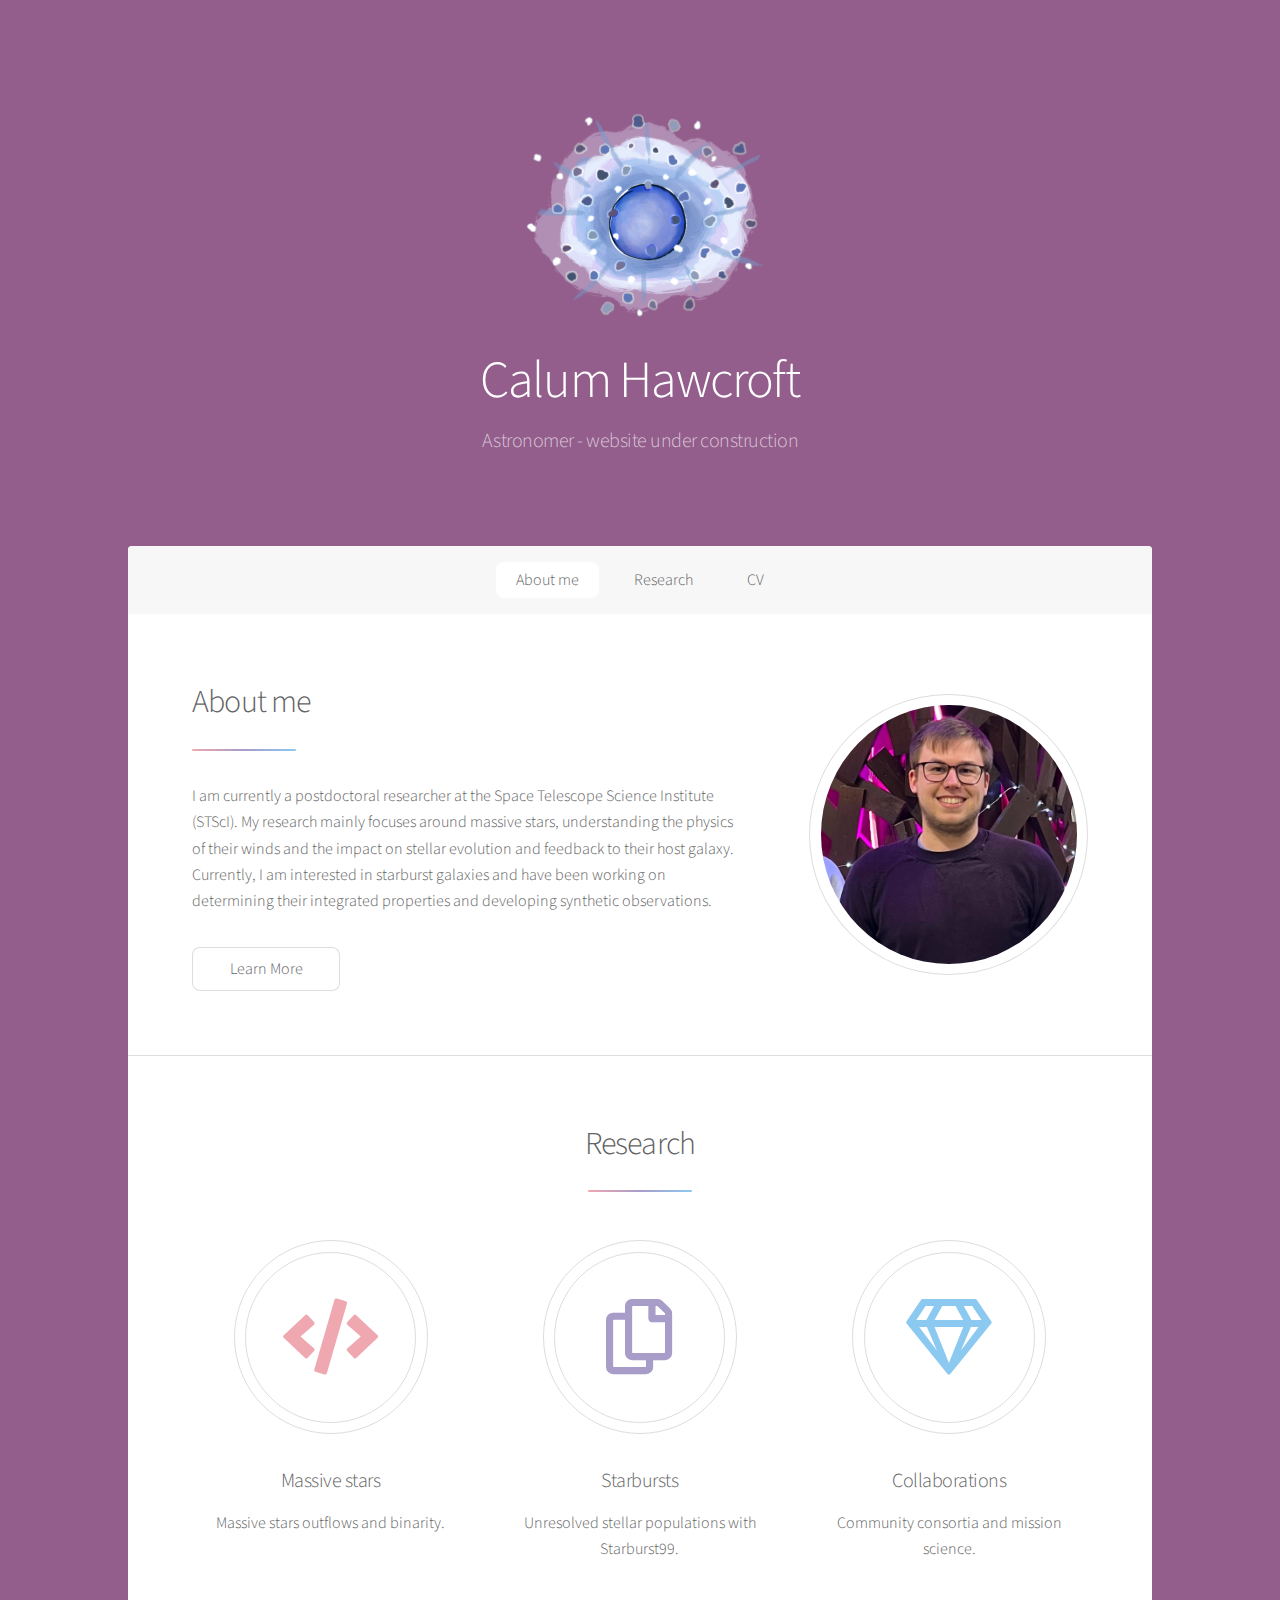
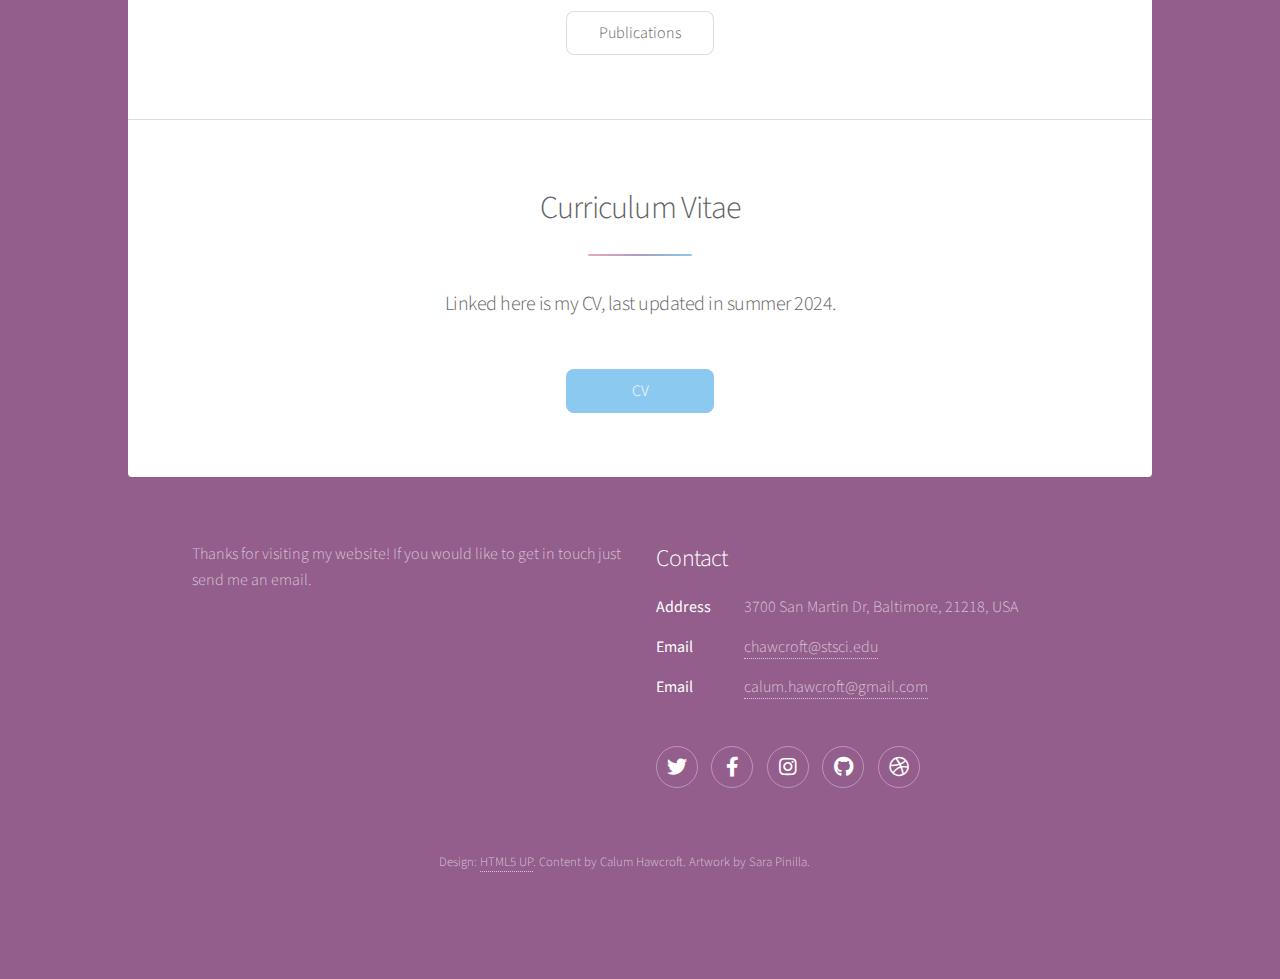
==== commit e585813d: "Update index.html" ====
--- a/index.html
+++ b/index.html
@@ -101,10 +101,8 @@
 				<!-- Footer -->
 					<footer id="footer">
 						<section>
-							<h2>Aliquam sed mauris</h2>
-							<p>Sed lorem ipsum dolor sit amet et nullam consequat feugiat consequat magna adipiscing tempus etiam dolore veroeros. eget dapibus mauris. Cras aliquet, nisl ut viverra sollicitudin, ligula erat egestas velit, vitae tincidunt odio.</p>
+							<p>Thanks for visiting my website! If you would like to get in touch just send me an email. </p>
 							<ul class="actions">
-								<li><a href="generic.html" class="button">Learn More</a></li>
 							</ul>
 						</section>
 						<section>
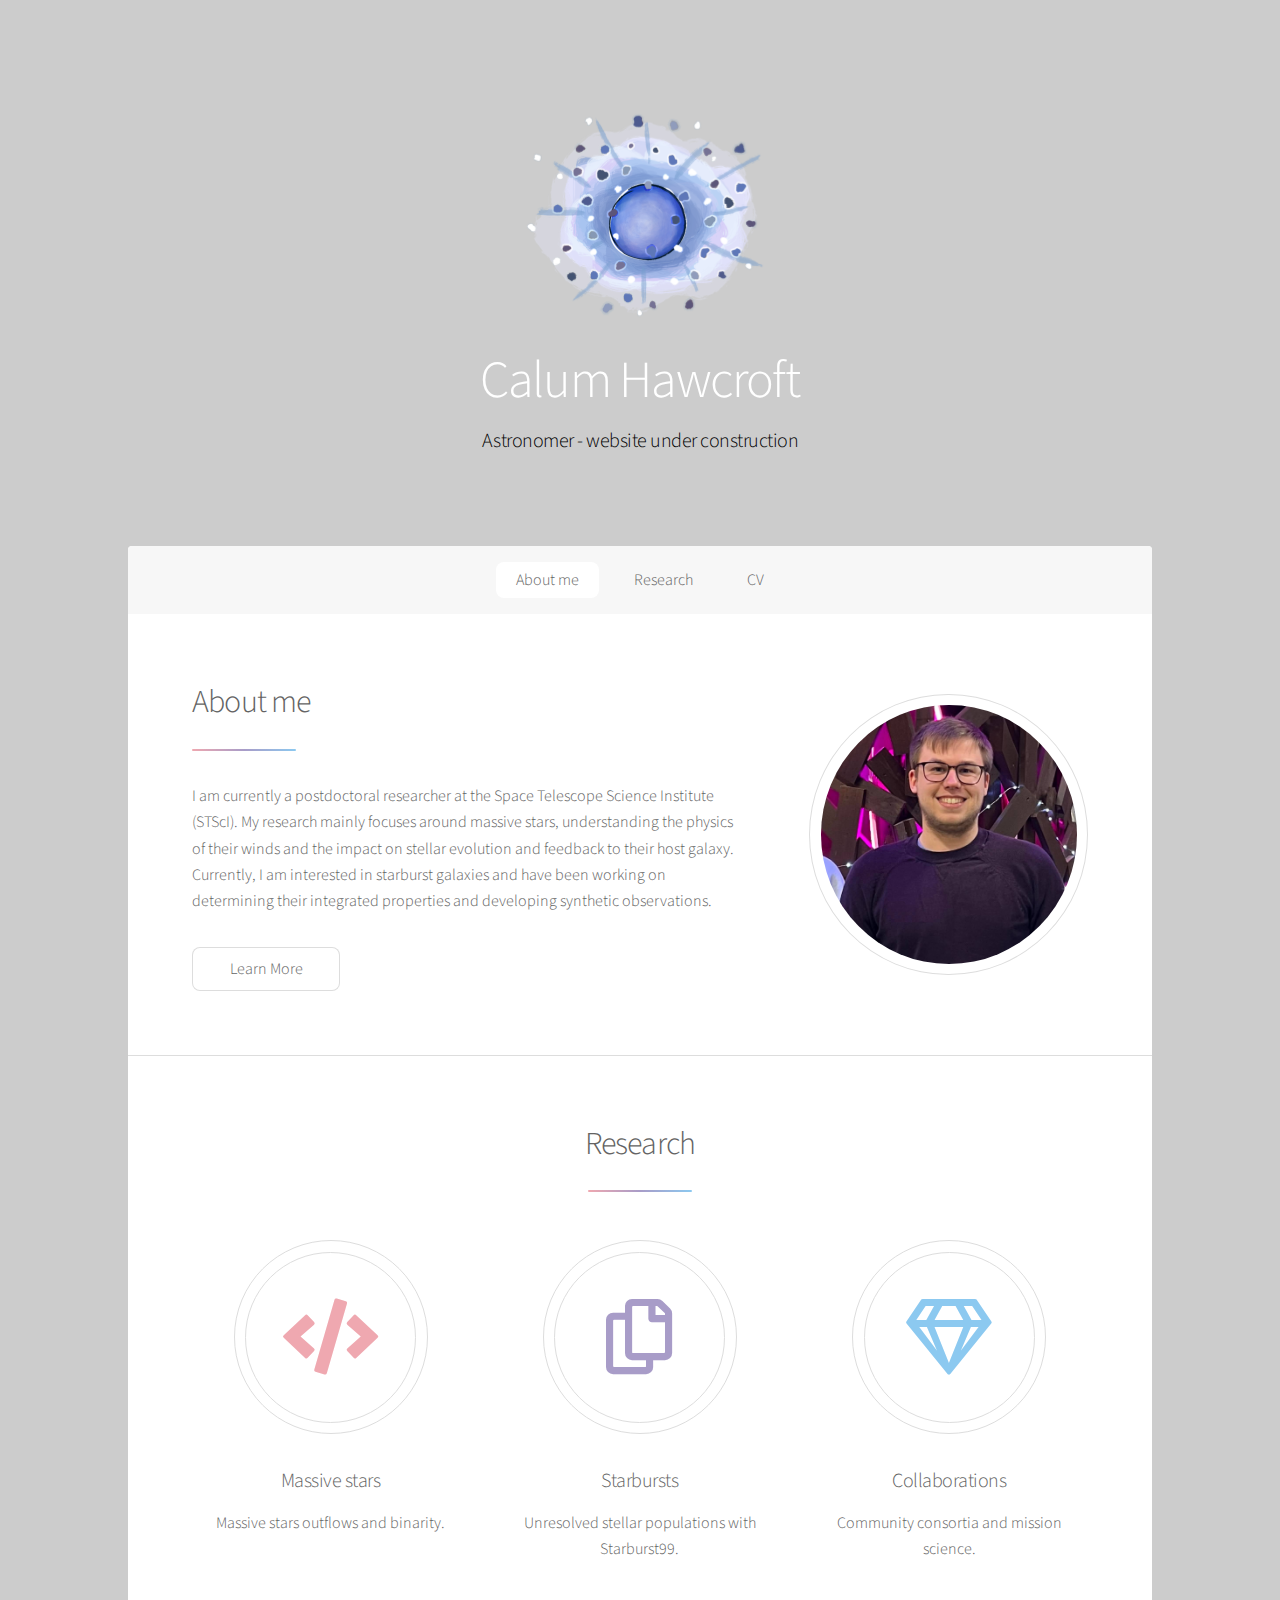
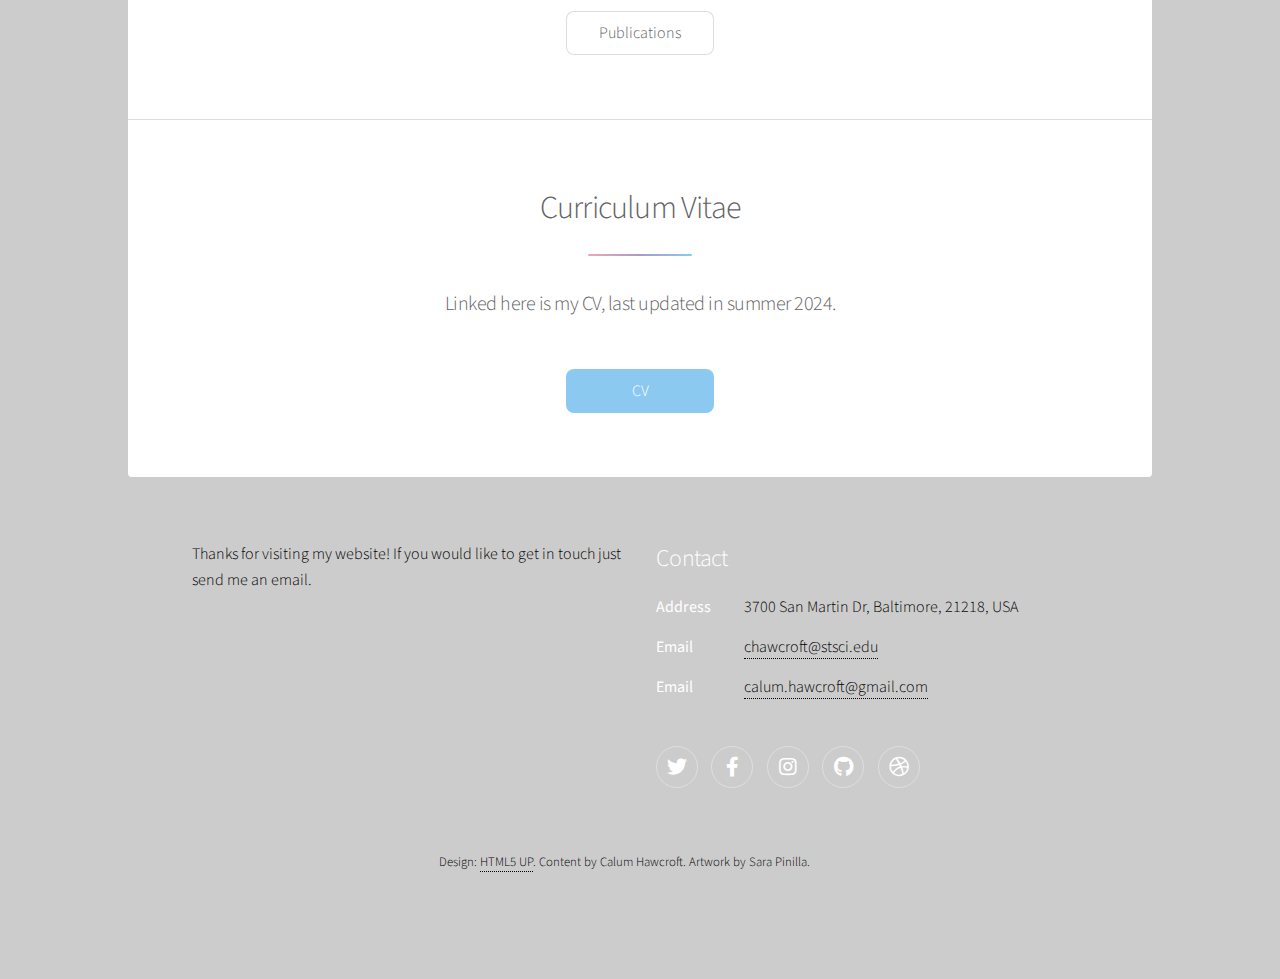
==== commit 4788f258: "Update index.html" ====
--- a/index.html
+++ b/index.html
@@ -5,11 +5,17 @@
 	Free for personal and commercial use under the CCA 3.0 license (html5up.net/license)
 -->
 <html>
-
+<style>
+body  {
+  background-image: url("paper.gif");
+  background-color: #cccccc;
+}
+</style>
 	<head>
 		<title>Calum Hawcroft</title>
 		<meta charset="utf-8" />
 		<meta name="viewport" content="width=device-width, initial-scale=1, user-scalable=no" />
+		<meta name="google-site-verification" content="MsL53W89Y6cVOpVPkz5pqM-VvYn8Y9Zi2YtmOkLKSFQ" />
 		<link rel="stylesheet" href="assets/css/main.css" />
 		<noscript><link rel="stylesheet" href="assets/css/noscript.css" /></noscript>
 	</head>
--- a/assets/css/main.css
+++ b/assets/css/main.css
@@ -117,8 +117,6 @@
 
 	body {
 		background-image: url("images/b01.png");
-		background-color: #935d8c;
-		color: rgba(255, 255, 255, 0.65);
 	}
 
 	body, input, select, textarea {
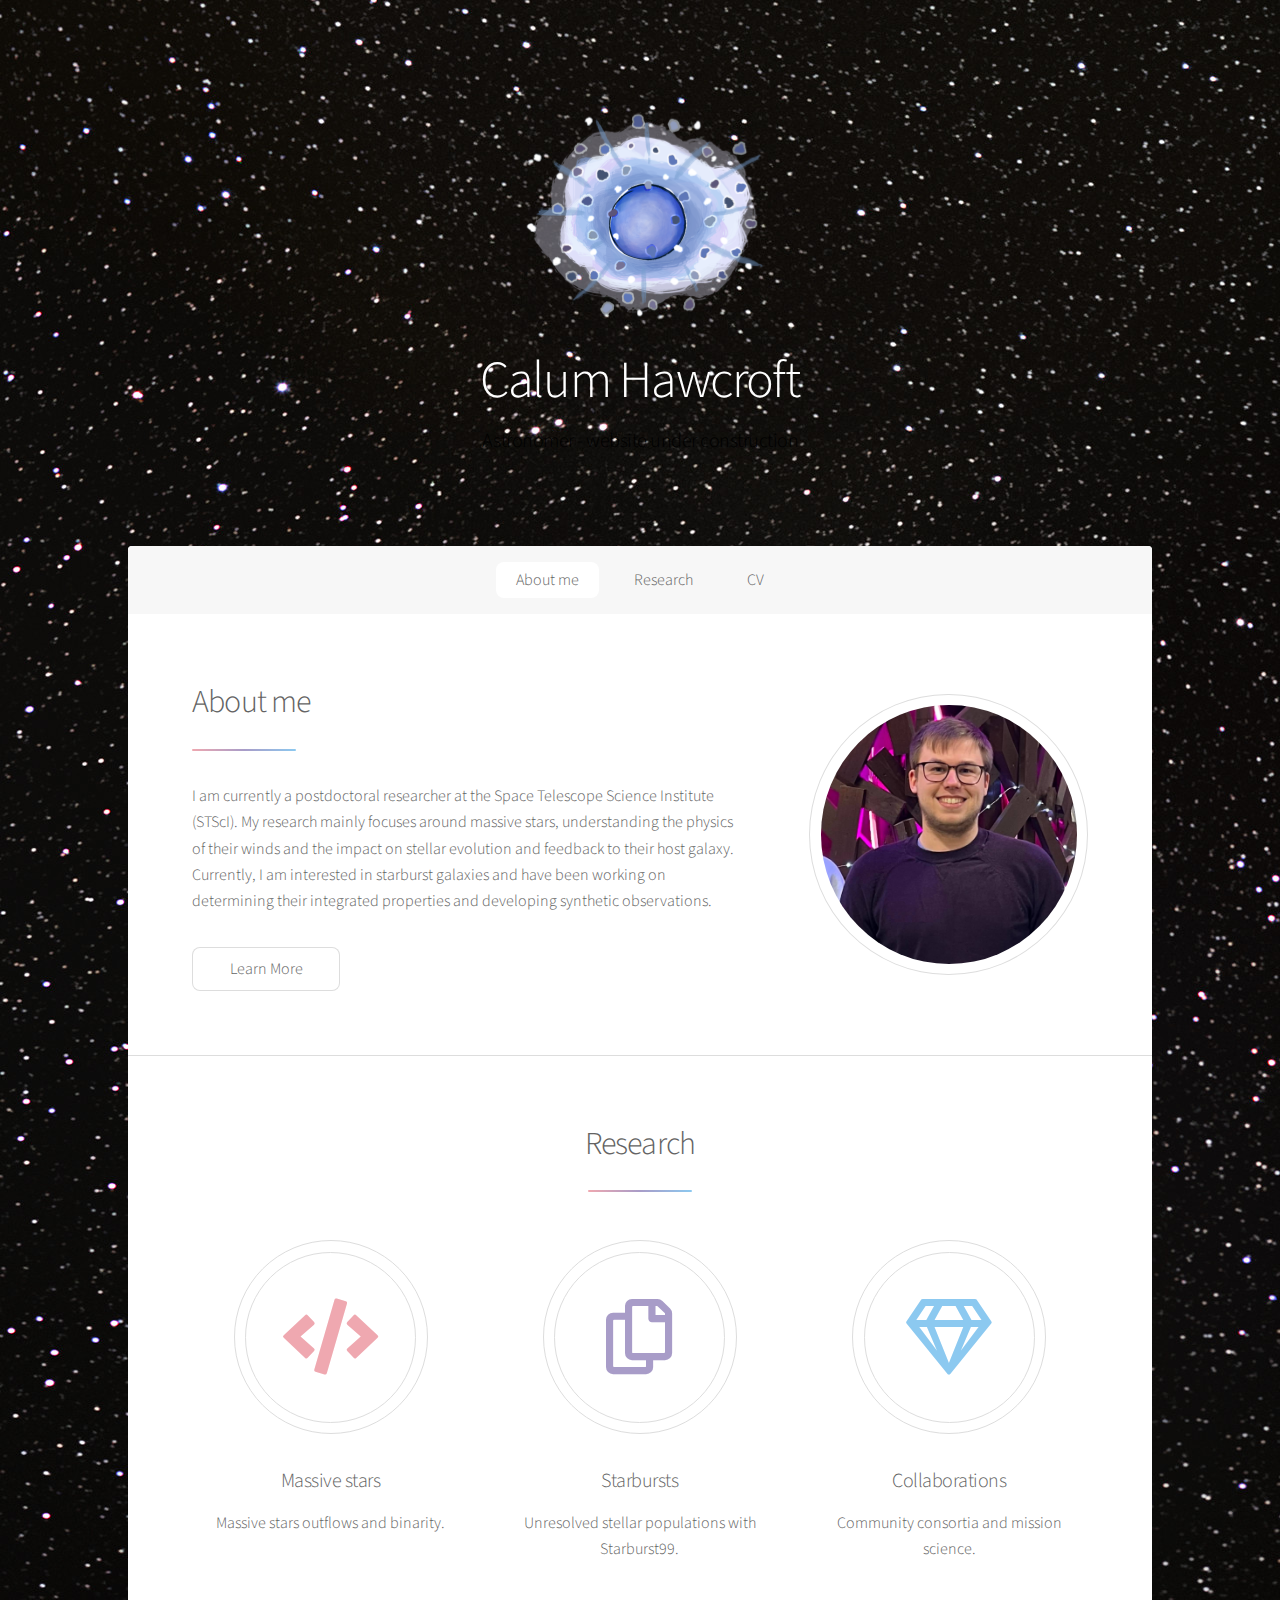
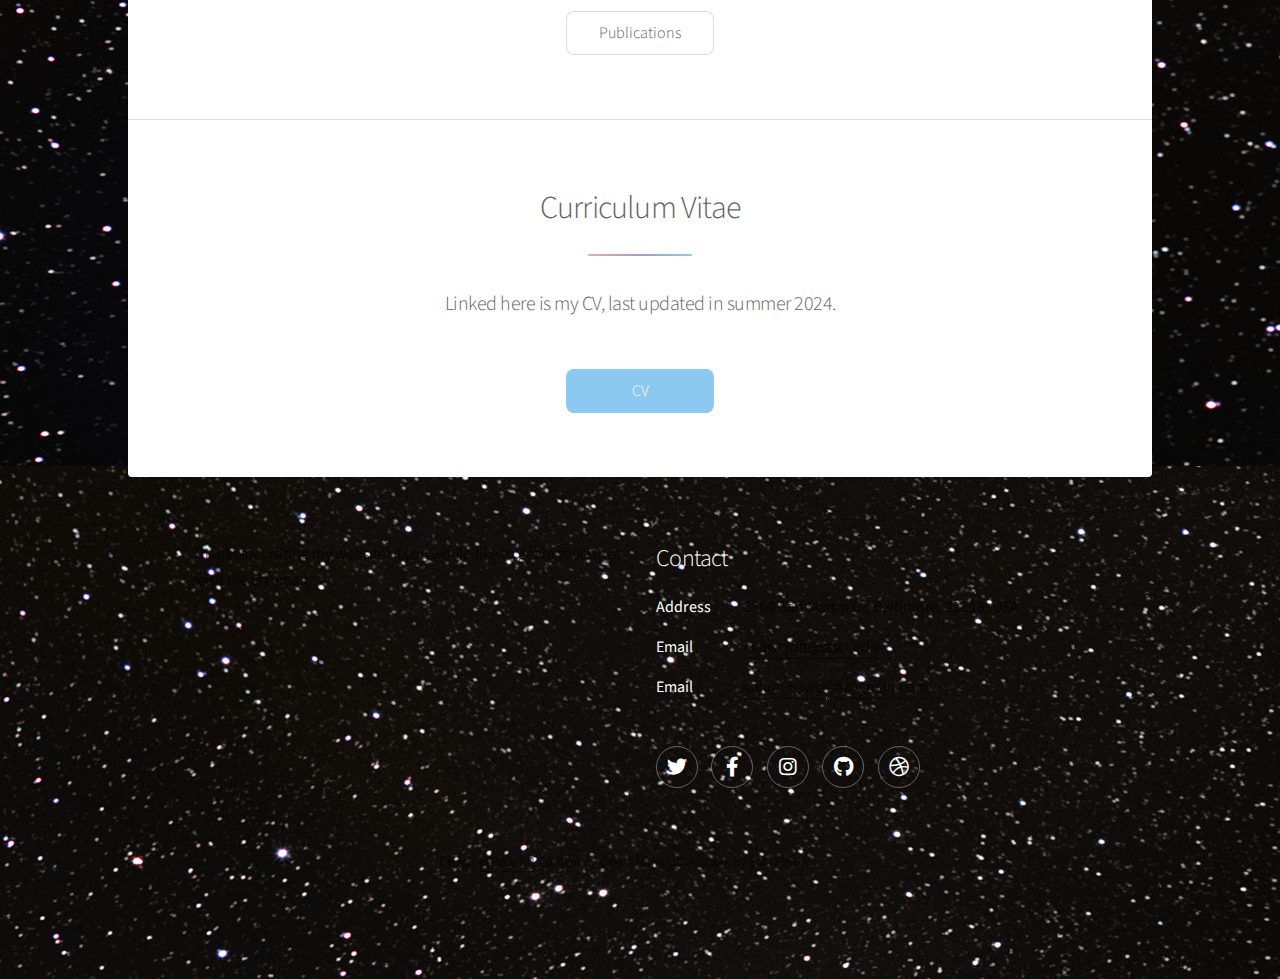
==== commit 3b0e2c29: "Update index.html" ====
--- a/index.html
+++ b/index.html
@@ -7,15 +7,14 @@
 <html>
 <style>
 body  {
-  background-image: url("paper.gif");
-  background-color: #cccccc;
+  background-image: url("images/b01.jpg");
 }
 </style>
 	<head>
 		<title>Calum Hawcroft</title>
 		<meta charset="utf-8" />
+		<meta name="google-site-verification" content="MsL53W89Y6cVOpVPkz5pqM-VvYn8Y9Zi2YtmOkLKSFQ" />
 		<meta name="viewport" content="width=device-width, initial-scale=1, user-scalable=no" />
-		<meta name="google-site-verification" content="MsL53W89Y6cVOpVPkz5pqM-VvYn8Y9Zi2YtmOkLKSFQ" />
 		<link rel="stylesheet" href="assets/css/main.css" />
 		<noscript><link rel="stylesheet" href="assets/css/noscript.css" /></noscript>
 	</head>
--- a/assets/css/main.css
+++ b/assets/css/main.css
@@ -99,7 +99,7 @@
 	}
 
 	body {
-		background-image: url("images/b01.png");
+		background-image: url("images/b01.jpg");
 	}
 
 		body.is-preload *, body.is-preload *:before, body.is-preload *:after {
@@ -116,7 +116,7 @@
 /* Type */
 
 	body {
-		background-image: url("images/b01.png");
+		background-image: url("images/b01.jpg");
 	}
 
 	body, input, select, textarea {
@@ -2157,13 +2157,9 @@
 		}
 
 	select {
-		background-image: url("data:image/svg+xml;charset=utf8,%3Csvg xmlns='http://www.w3.org/2000/svg' width='40' height='40' preserveAspectRatio='none' viewBox='0 0 40 40'%3E%3Cpath d='M9.4,12.3l10.4,10.4l10.4-10.4c0.2-0.2,0.5-0.4,0.9-0.4c0.3,0,0.6,0.1,0.9,0.4l3.3,3.3c0.2,0.2,0.4,0.5,0.4,0.9 c0,0.4-0.1,0.6-0.4,0.9L20.7,31.9c-0.2,0.2-0.5,0.4-0.9,0.4c-0.3,0-0.6-0.1-0.9-0.4L4.3,17.3c-0.2-0.2-0.4-0.5-0.4-0.9 c0-0.4,0.1-0.6,0.4-0.9l3.3-3.3c0.2-0.2,0.5-0.4,0.9-0.4S9.1,12.1,9.4,12.3z' fill='rgba(255, 255, 255, 0.35)' /%3E%3C/svg%3E");
-	}
-
-		select option {
-			color: #ffffff;
-			background: #935d8c;
-		}
+		background-image: url("images/b01.jpg");
+		z-index=3
+	}
 
 	input[type="checkbox"] + label,
 	input[type="radio"] + label {
@@ -3458,7 +3454,7 @@
 			}
 
 		#main select {
-			background-image: url("data:image/svg+xml;charset=utf8,%3Csvg xmlns='http://www.w3.org/2000/svg' width='40' height='40' preserveAspectRatio='none' viewBox='0 0 40 40'%3E%3Cpath d='M9.4,12.3l10.4,10.4l10.4-10.4c0.2-0.2,0.5-0.4,0.9-0.4c0.3,0,0.6,0.1,0.9,0.4l3.3,3.3c0.2,0.2,0.4,0.5,0.4,0.9 c0,0.4-0.1,0.6-0.4,0.9L20.7,31.9c-0.2,0.2-0.5,0.4-0.9,0.4c-0.3,0-0.6-0.1-0.9-0.4L4.3,17.3c-0.2-0.2-0.4-0.5-0.4-0.9 c0-0.4,0.1-0.6,0.4-0.9l3.3-3.3c0.2-0.2,0.5-0.4,0.9-0.4S9.1,12.1,9.4,12.3z' fill='%23dddddd' /%3E%3C/svg%3E");
+			background-image: url("images/b01.png");
 		}
 
 			#main select option {
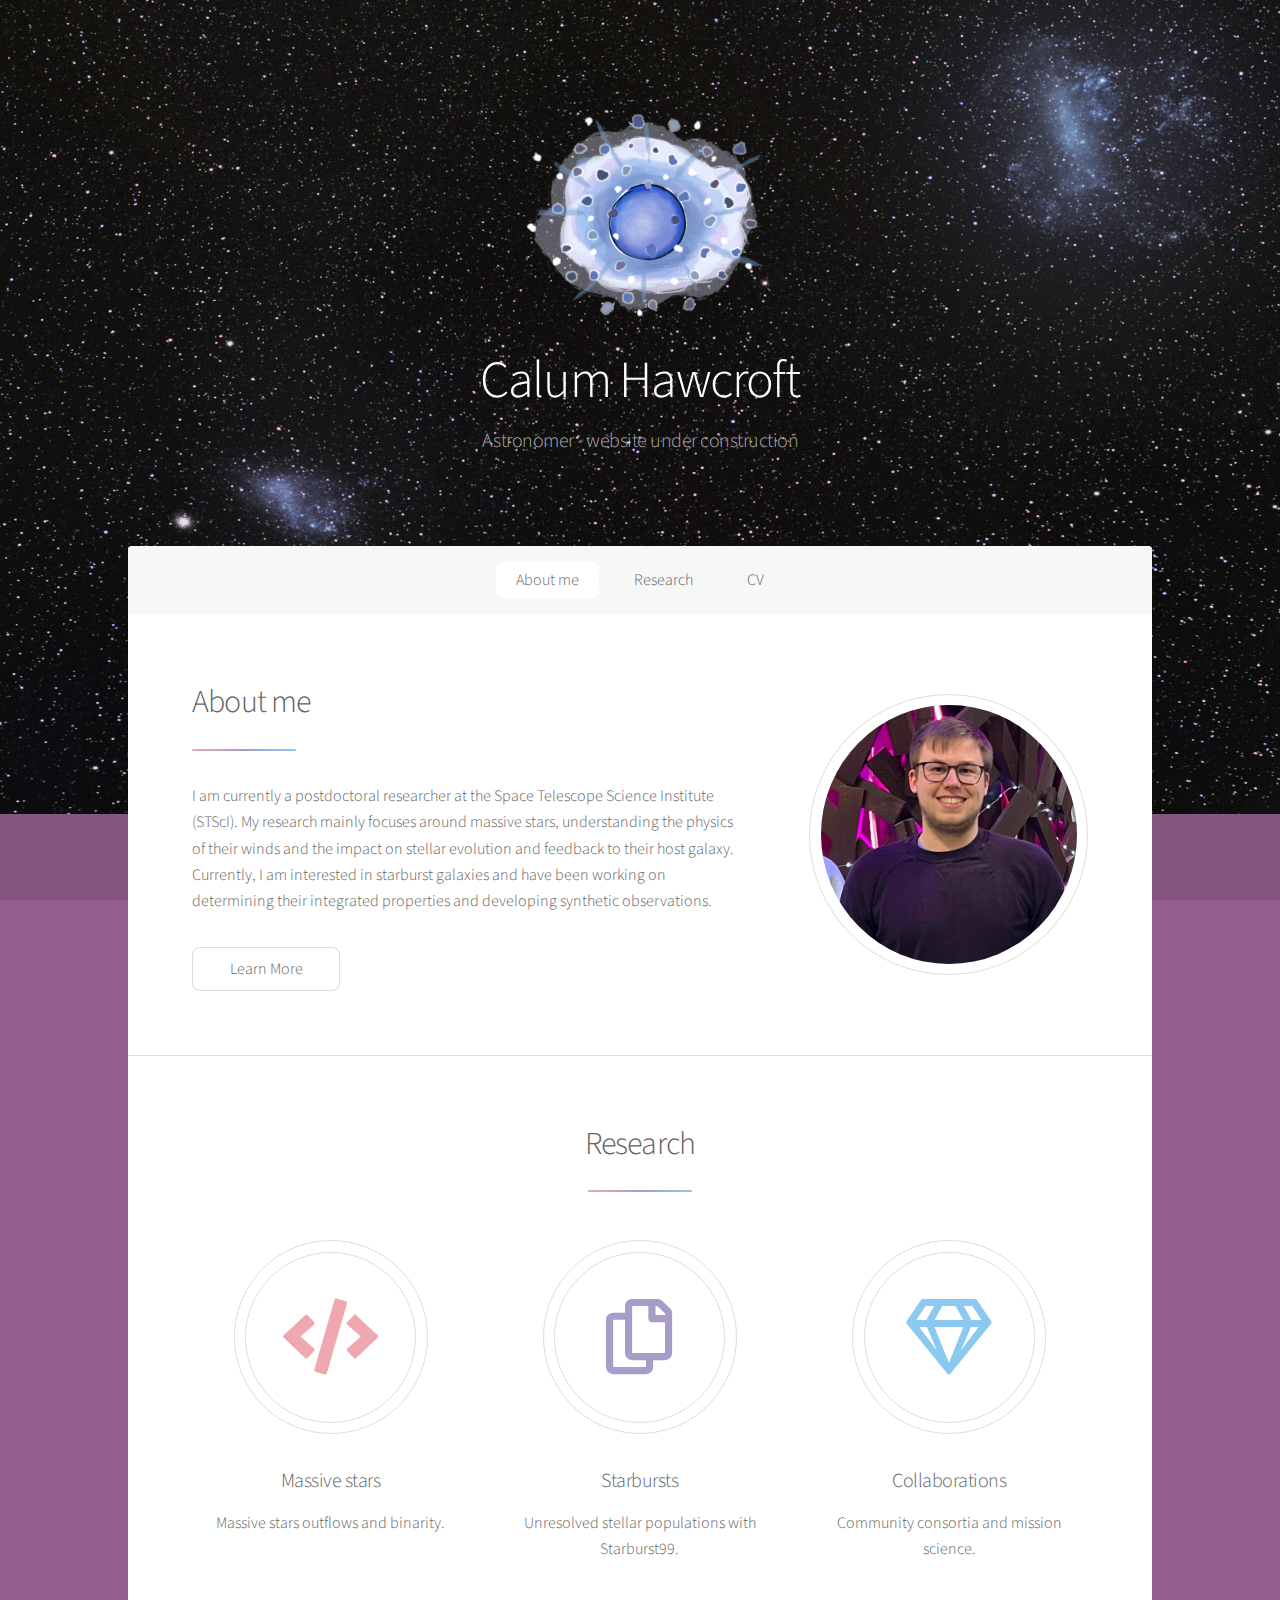
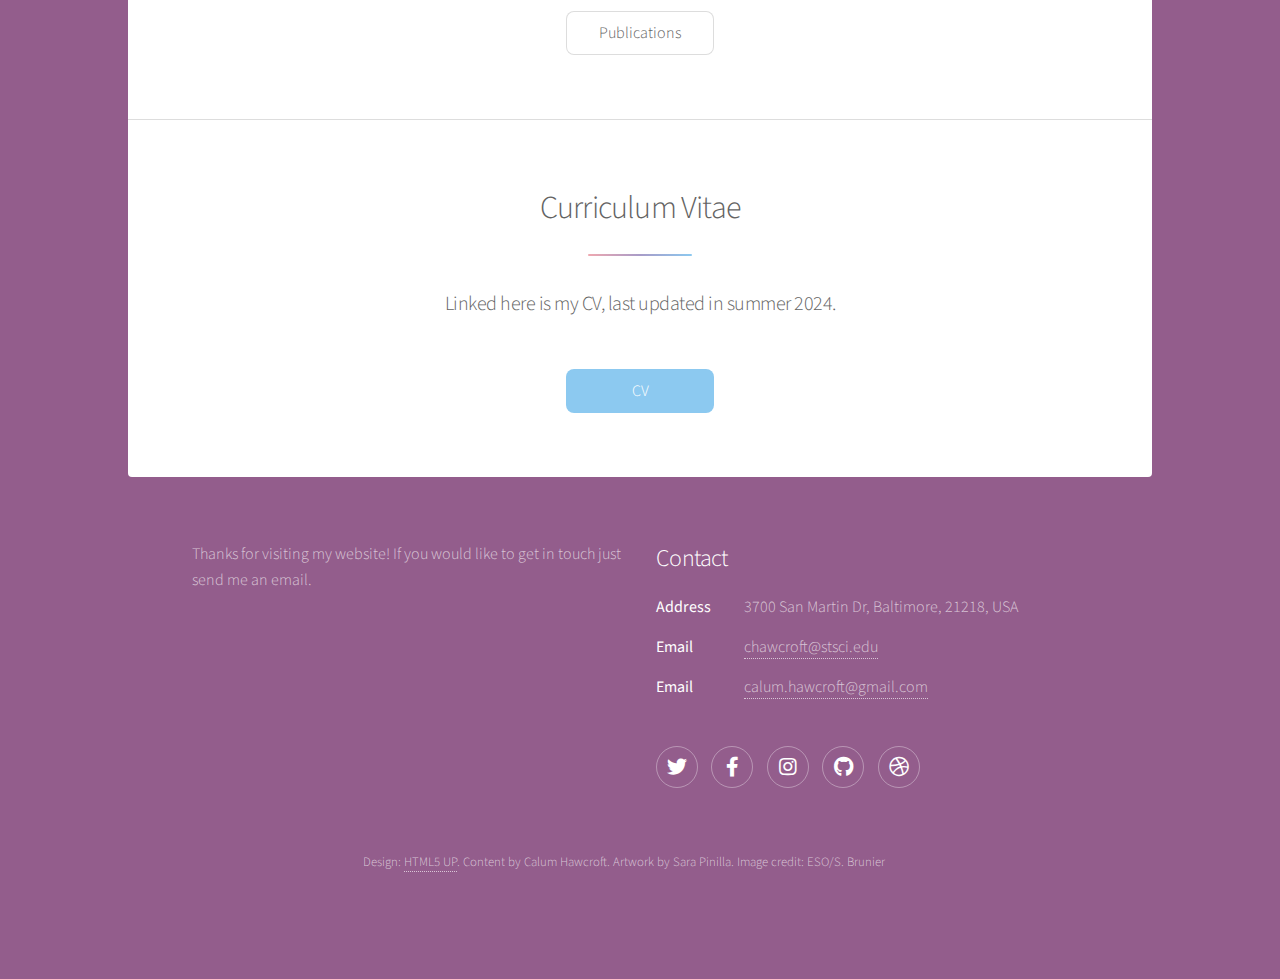
==== commit a8db63ad: "Update index.html" ====
--- a/index.html
+++ b/index.html
@@ -5,11 +5,6 @@
 	Free for personal and commercial use under the CCA 3.0 license (html5up.net/license)
 -->
 <html>
-<style>
-body  {
-  background-image: url("images/b01.jpg");
-}
-</style>
 	<head>
 		<title>Calum Hawcroft</title>
 		<meta charset="utf-8" />
@@ -129,7 +124,7 @@
 							</ul>
 						</section>
 						<p class="copyright">Design: <a href="https://html5up.net">HTML5 UP</a>. Content by Calum Hawcroft.
-Artwork by Sara Pinilla. </p>
+Artwork by Sara Pinilla. Image credit: ESO/S. Brunier</p>
 					</footer>
 
 			</div>
--- a/assets/css/main.css
+++ b/assets/css/main.css
@@ -99,8 +99,20 @@
 	}
 
 	body {
-		background-image: url("images/b01.jpg");
-	}
+		background-color: #935d8c;
+		background-image: url("images/overlay.png"), linear-gradient(0deg, rgba(0, 0, 0, 0.1), rgba(0, 0, 0, 0.1)), url("images/b01.jpg");
+		background-size: auto,			auto,			100% auto;		
+		background-position: center,			center,		top center;
+		background-repeat: repeat,			no-repeat,		no-repeat;
+		background-attachment: fixed;
+		z-index: -1;
+	}
+
+		#wrapper > .bg.fixed {
+			position: fixed;
+			width: 100vw;
+			height: 100vh;
+		}
 
 		body.is-preload *, body.is-preload *:before, body.is-preload *:after {
 			-moz-animation: none !important;
@@ -116,7 +128,8 @@
 /* Type */
 
 	body {
-		background-image: url("images/b01.jpg");
+		background-color: #935d8c;
+		color: rgba(255, 255, 255, 0.65);
 	}
 
 	body, input, select, textarea {
@@ -2157,9 +2170,13 @@
 		}
 
 	select {
-		background-image: url("images/b01.jpg");
-		z-index=3
-	}
+		background-image: url("data:image/svg+xml;charset=utf8,%3Csvg xmlns='http://www.w3.org/2000/svg' width='40' height='40' preserveAspectRatio='none' viewBox='0 0 40 40'%3E%3Cpath d='M9.4,12.3l10.4,10.4l10.4-10.4c0.2-0.2,0.5-0.4,0.9-0.4c0.3,0,0.6,0.1,0.9,0.4l3.3,3.3c0.2,0.2,0.4,0.5,0.4,0.9 c0,0.4-0.1,0.6-0.4,0.9L20.7,31.9c-0.2,0.2-0.5,0.4-0.9,0.4c-0.3,0-0.6-0.1-0.9-0.4L4.3,17.3c-0.2-0.2-0.4-0.5-0.4-0.9 c0-0.4,0.1-0.6,0.4-0.9l3.3-3.3c0.2-0.2,0.5-0.4,0.9-0.4S9.1,12.1,9.4,12.3z' fill='rgba(255, 255, 255, 0.35)' /%3E%3C/svg%3E");
+	}
+
+		select option {
+			color: #ffffff;
+			background: #935d8c;
+		}
 
 	input[type="checkbox"] + label,
 	input[type="radio"] + label {
@@ -3454,7 +3471,7 @@
 			}
 
 		#main select {
-			background-image: url("images/b01.png");
+			background-image: url("data:image/svg+xml;charset=utf8,%3Csvg xmlns='http://www.w3.org/2000/svg' width='40' height='40' preserveAspectRatio='none' viewBox='0 0 40 40'%3E%3Cpath d='M9.4,12.3l10.4,10.4l10.4-10.4c0.2-0.2,0.5-0.4,0.9-0.4c0.3,0,0.6,0.1,0.9,0.4l3.3,3.3c0.2,0.2,0.4,0.5,0.4,0.9 c0,0.4-0.1,0.6-0.4,0.9L20.7,31.9c-0.2,0.2-0.5,0.4-0.9,0.4c-0.3,0-0.6-0.1-0.9-0.4L4.3,17.3c-0.2-0.2-0.4-0.5-0.4-0.9 c0-0.4,0.1-0.6,0.4-0.9l3.3-3.3c0.2-0.2,0.5-0.4,0.9-0.4S9.1,12.1,9.4,12.3z' fill='%23dddddd' /%3E%3C/svg%3E");
 		}
 
 			#main select option {
